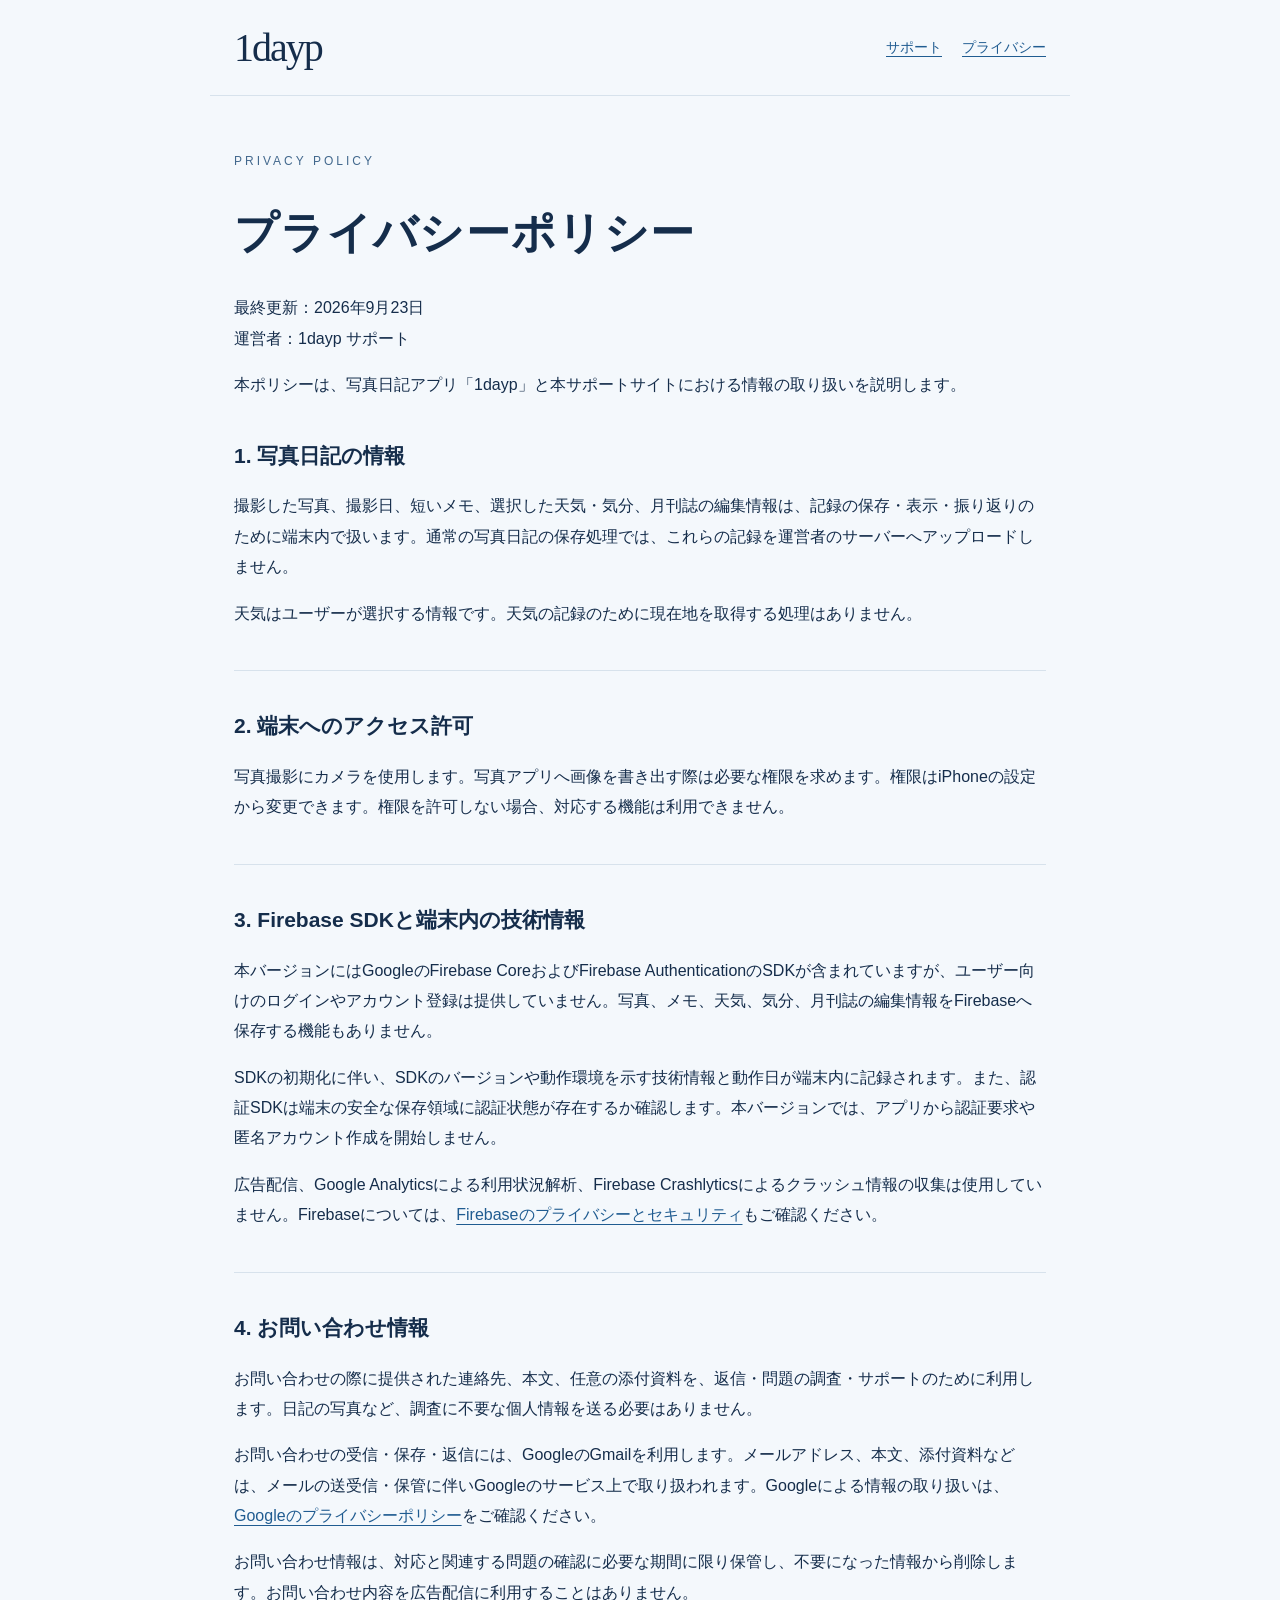
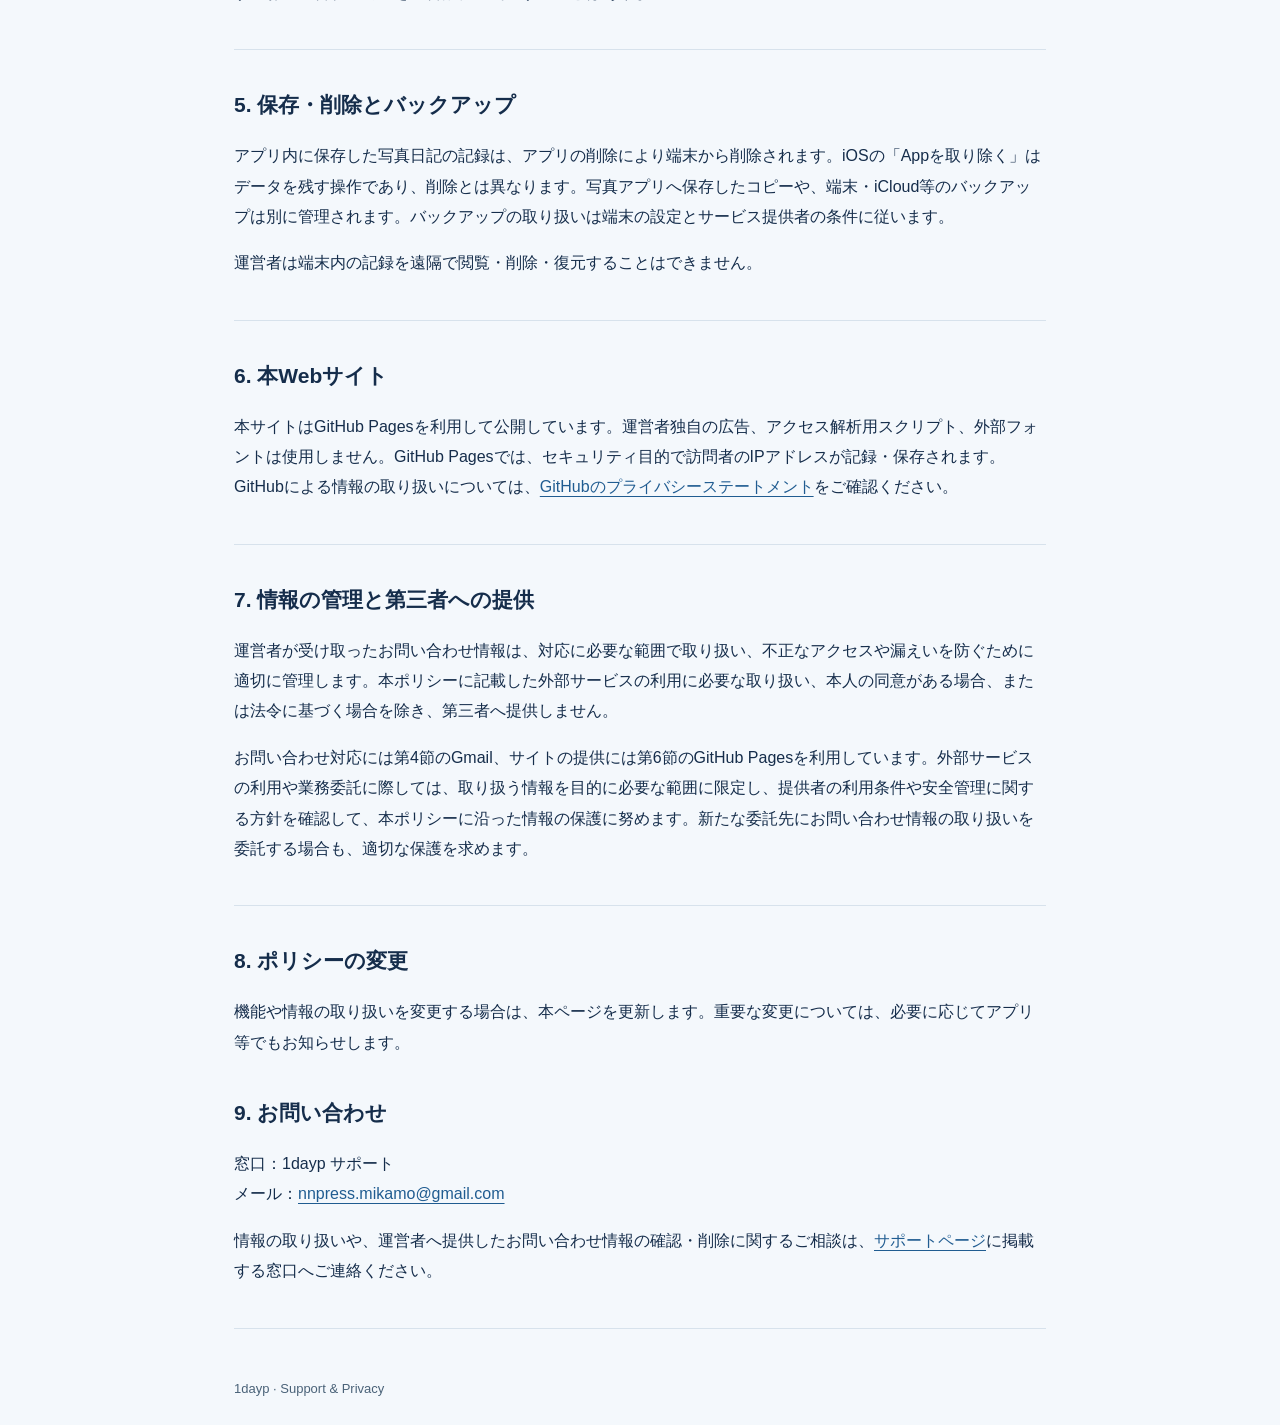
==== privacy.html @ fe418a42 "Publish 1dayp support and privacy policy" ====
<!doctype html><html lang="ja">
<head><meta charset="utf-8"><meta name="viewport" content="width=device-width,initial-scale=1"><title>プライバシーポリシー | 1dayp</title><link rel="stylesheet" href="style.css">
</head>
<body>
<header><a class="brand" href="index.html">1dayp</a>
<nav aria-label="サイト案内"><a href="index.html">サポート</a><a href="privacy.html">プライバシー</a></nav>
</header>
<main>
<p class="eyebrow">PRIVACY POLICY</p>
<h1>プライバシーポリシー</h1>
<p>最終更新：2026年9月23日<br>運営者：1dayp サポート</p>
<p>本ポリシーは、写真日記アプリ「1dayp」と本サポートサイトにおける情報の取り扱いを説明します。</p>
<section>
<h2>1. 写真日記の情報</h2>
<p>撮影した写真、撮影日、短いメモ、選択した天気・気分、月刊誌の編集情報は、記録の保存・表示・振り返りのために端末内で扱います。通常の写真日記の保存処理では、これらの記録を運営者のサーバーへアップロードしません。</p>
<p>天気はユーザーが選択する情報です。天気の記録のために現在地を取得する処理はありません。</p>
</section>
<section>
<h2>2. 端末へのアクセス許可</h2>
<p>写真撮影にカメラを使用します。写真アプリへ画像を書き出す際は必要な権限を求めます。権限はiPhoneの設定から変更できます。権限を許可しない場合、対応する機能は利用できません。</p>
</section>
<section>
<h2>3. Firebase SDKと端末内の技術情報</h2>
<p>本バージョンにはGoogleのFirebase CoreおよびFirebase AuthenticationのSDKが含まれていますが、ユーザー向けのログインやアカウント登録は提供していません。写真、メモ、天気、気分、月刊誌の編集情報をFirebaseへ保存する機能もありません。</p>
<p>SDKの初期化に伴い、SDKのバージョンや動作環境を示す技術情報と動作日が端末内に記録されます。また、認証SDKは端末の安全な保存領域に認証状態が存在するか確認します。本バージョンでは、アプリから認証要求や匿名アカウント作成を開始しません。</p>
<p>広告配信、Google Analyticsによる利用状況解析、Firebase Crashlyticsによるクラッシュ情報の収集は使用していません。Firebaseについては、<a href="https://firebase.google.com/support/privacy">Firebaseのプライバシーとセキュリティ</a>もご確認ください。</p>
</section>
<section>
<h2>4. お問い合わせ情報</h2>
<p>お問い合わせの際に提供された連絡先、本文、任意の添付資料を、返信・問題の調査・サポートのために利用します。日記の写真など、調査に不要な個人情報を送る必要はありません。</p>
<p>お問い合わせの受信・保存・返信には、GoogleのGmailを利用します。メールアドレス、本文、添付資料などは、メールの送受信・保管に伴いGoogleのサービス上で取り扱われます。Googleによる情報の取り扱いは、<a href="https://policies.google.com/privacy?hl=ja">Googleのプライバシーポリシー</a>をご確認ください。</p>
<p>お問い合わせ情報は、対応と関連する問題の確認に必要な期間に限り保管し、不要になった情報から削除します。お問い合わせ内容を広告配信に利用することはありません。</p>
</section>
<section>
<h2>5. 保存・削除とバックアップ</h2>
<p>アプリ内に保存した写真日記の記録は、アプリの削除により端末から削除されます。iOSの「Appを取り除く」はデータを残す操作であり、削除とは異なります。写真アプリへ保存したコピーや、端末・iCloud等のバックアップは別に管理されます。バックアップの取り扱いは端末の設定とサービス提供者の条件に従います。</p>
<p>運営者は端末内の記録を遠隔で閲覧・削除・復元することはできません。</p>
</section>
<section>
<h2>6. 本Webサイト</h2>
<p>本サイトはGitHub Pagesを利用して公開しています。運営者独自の広告、アクセス解析用スクリプト、外部フォントは使用しません。GitHub Pagesでは、セキュリティ目的で訪問者のIPアドレスが記録・保存されます。GitHubによる情報の取り扱いについては、<a href="https://docs.github.com/en/site-policy/privacy-policies/github-general-privacy-statement">GitHubのプライバシーステートメント</a>をご確認ください。</p>
</section>
<section>
<h2>7. 情報の管理と第三者への提供</h2>
<p>運営者が受け取ったお問い合わせ情報は、対応に必要な範囲で取り扱い、不正なアクセスや漏えいを防ぐために適切に管理します。本ポリシーに記載した外部サービスの利用に必要な取り扱い、本人の同意がある場合、または法令に基づく場合を除き、第三者へ提供しません。</p>
<p>お問い合わせ対応には第4節のGmail、サイトの提供には第6節のGitHub Pagesを利用しています。外部サービスの利用や業務委託に際しては、取り扱う情報を目的に必要な範囲に限定し、提供者の利用条件や安全管理に関する方針を確認して、本ポリシーに沿った情報の保護に努めます。新たな委託先にお問い合わせ情報の取り扱いを委託する場合も、適切な保護を求めます。</p>
</section>
<section>
<h2>8. ポリシーの変更</h2>
<p>機能や情報の取り扱いを変更する場合は、本ページを更新します。重要な変更については、必要に応じてアプリ等でもお知らせします。</p>
<h2>9. お問い合わせ</h2>
<p>窓口：1dayp サポート<br>メール：<a href="mailto:nnpress.mikamo@gmail.com">nnpress.mikamo@gmail.com</a></p>
<p>情報の取り扱いや、運営者へ提供したお問い合わせ情報の確認・削除に関するご相談は、<a href="index.html">サポートページ</a>に掲載する窓口へご連絡ください。</p>
</section>
</main>
<footer>1dayp · Support &amp; Privacy</footer>
</body>
</html>
---- style.css ----
*{box-sizing:border-box}body{margin:0;background:#f4f8fc;color:#152d4b;font:16px/1.9 -apple-system,BlinkMacSystemFont,"Hiragino Kaku Gothic ProN","Yu Gothic",sans-serif}header,main,footer{max-width:860px;margin:auto;padding:24px}header{display:flex;align-items:center;justify-content:space-between;gap:20px;border-bottom:1px solid #d7e2ec}.brand{font:40px Georgia,serif;letter-spacing:-2px;text-decoration:none;color:#152d4b}nav{display:flex;gap:20px;font-size:14px}a{color:#205c91;text-underline-offset:4px}a:focus-visible{outline:3px solid #4b91c8;outline-offset:5px}.eyebrow{letter-spacing:3px;font-size:12px;color:#42688d;margin-top:30px}h1{font-size:clamp(28px,6vw,44px);line-height:1.4;letter-spacing:.03em}h2{font-size:21px;margin:35px 0 12px}section{padding-bottom:25px;border-bottom:1px solid #d7e2ec}.lead{font-size:19px;max-width:640px}.contact{background:#e7f1f9;padding:22px;margin:20px 0}footer{font-size:13px;color:#4a6278}li{margin:8px 0}p{overflow-wrap:anywhere}@media(max-width:480px){header,main,footer{padding:20px}nav{gap:12px;font-size:12px}.brand{font-size:34px}}
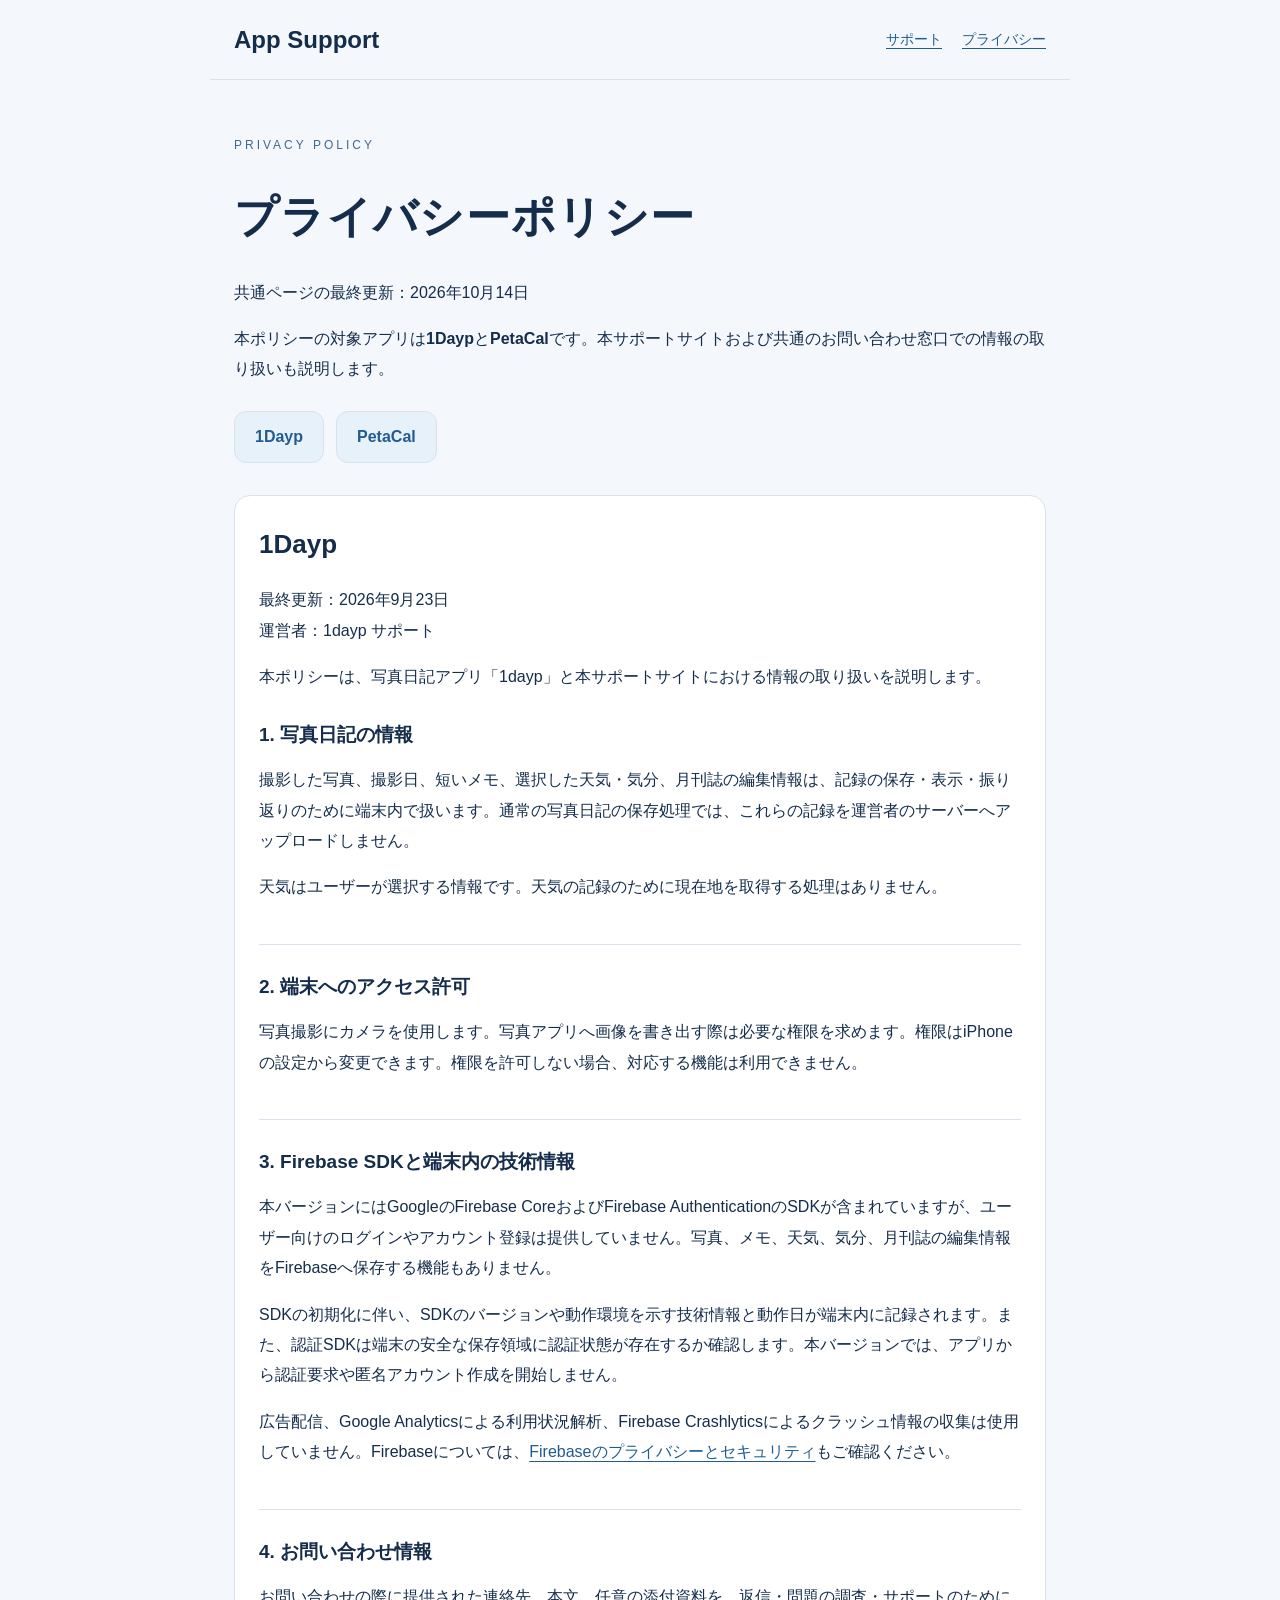
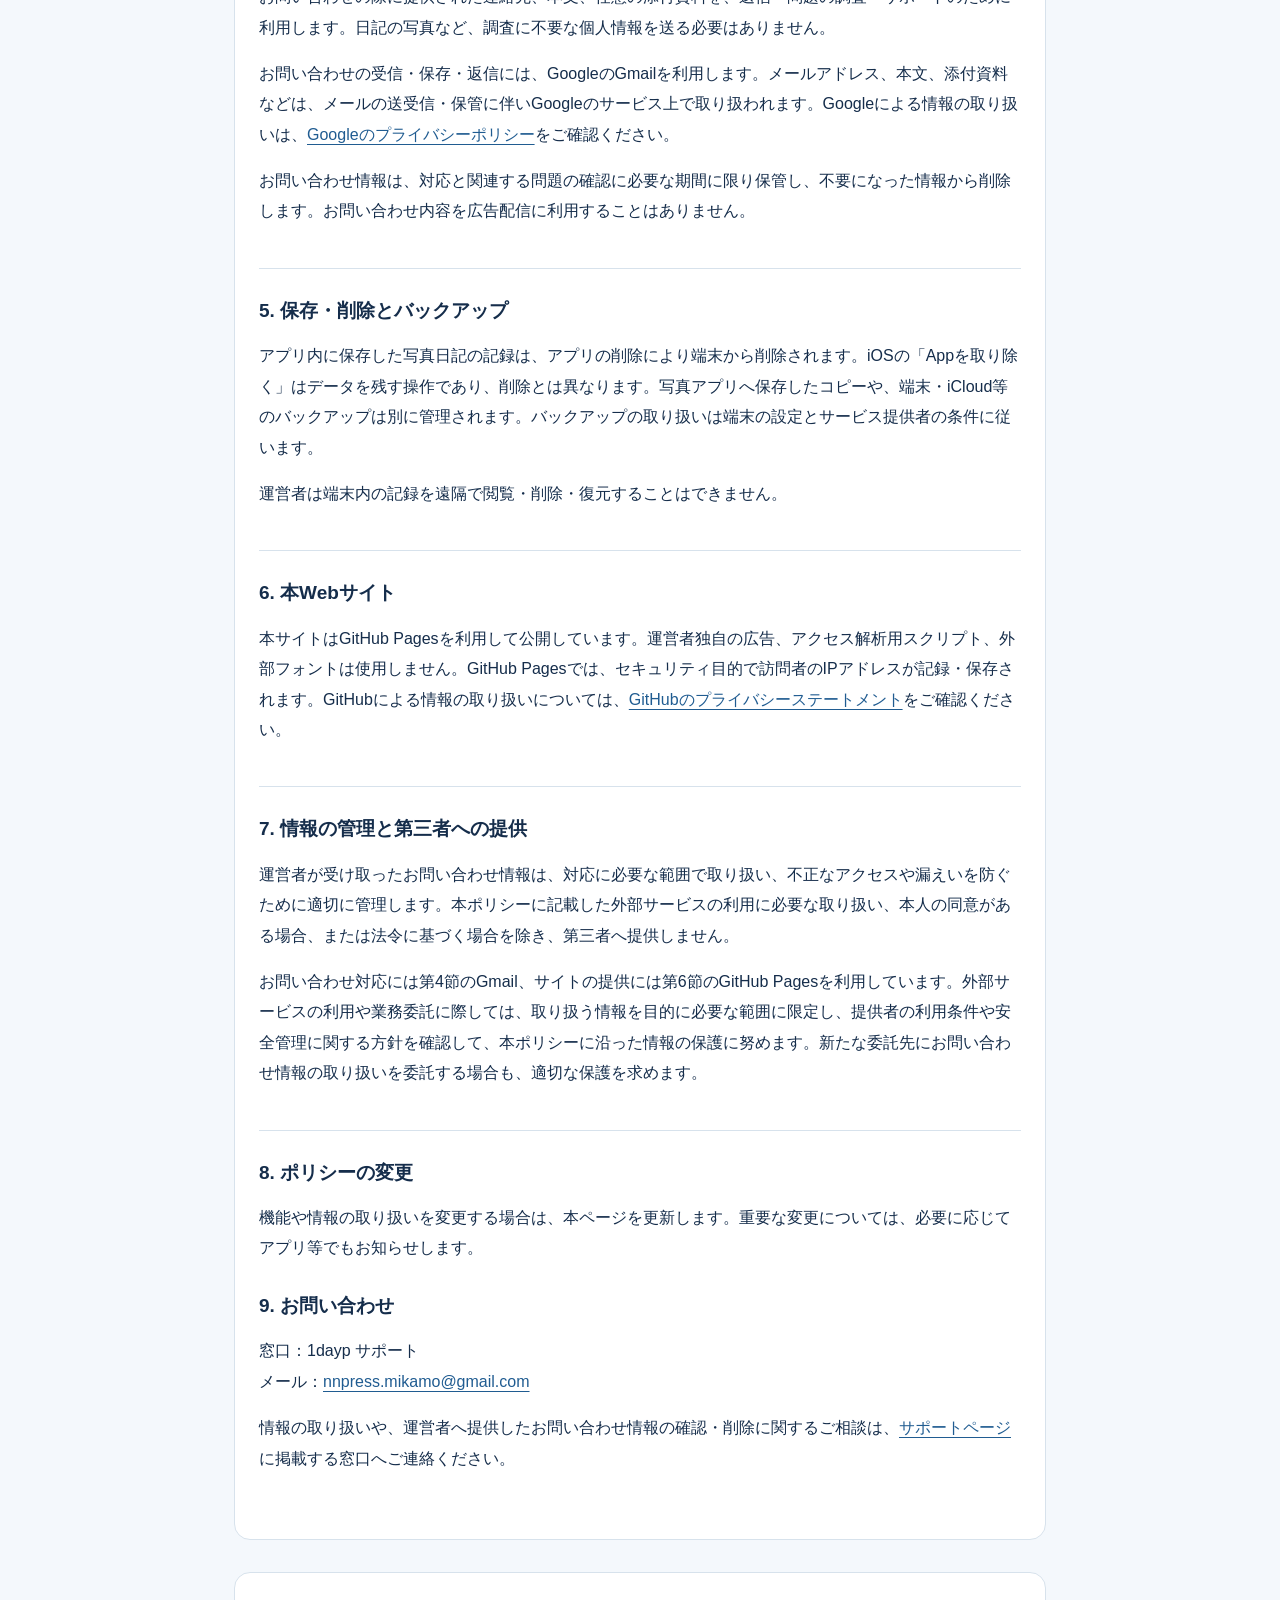
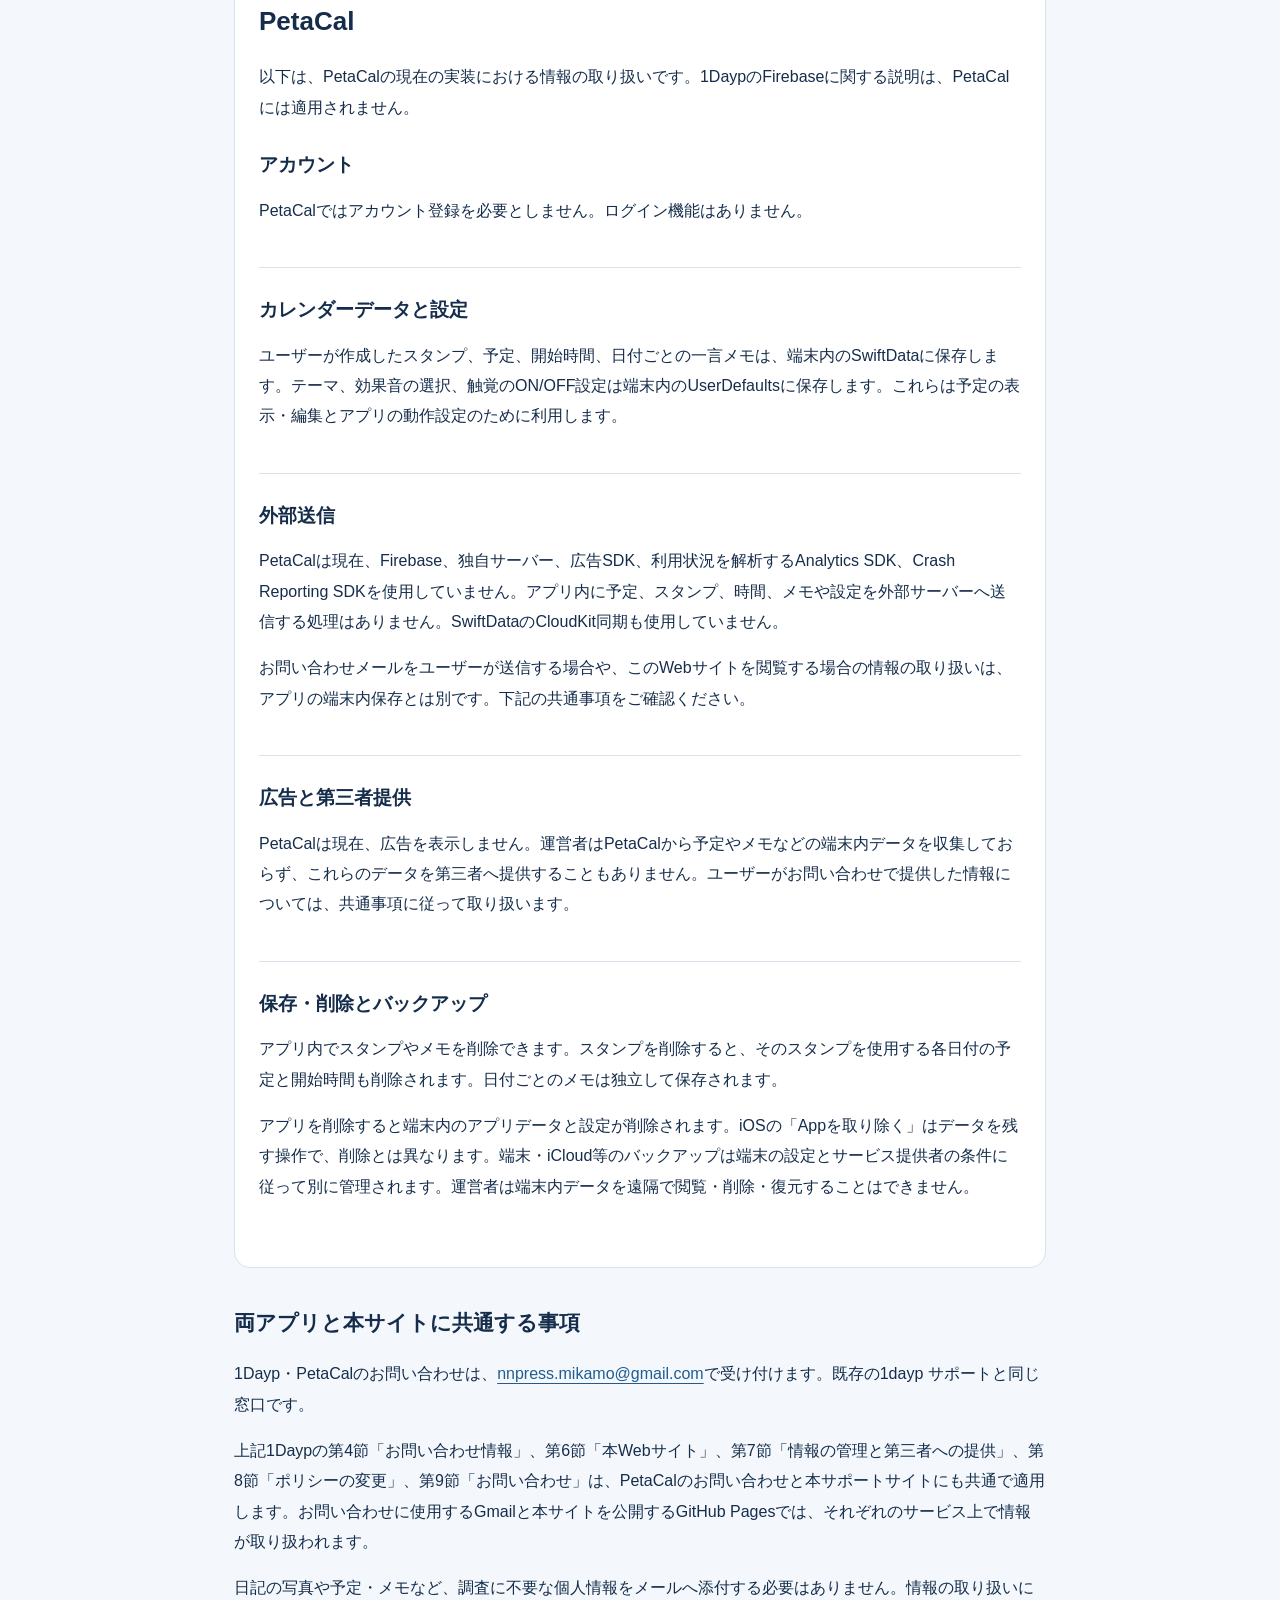
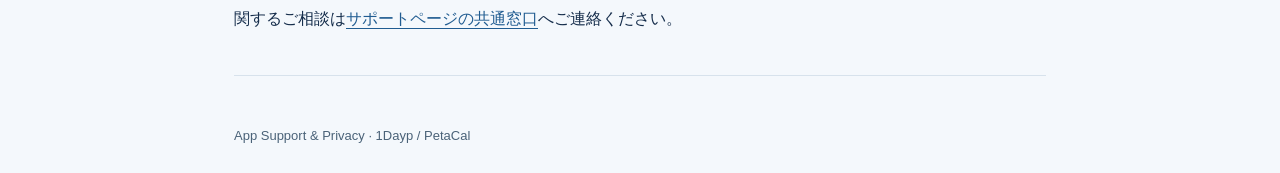
==== commit 9892301f: "Add PetaCal to shared app support and privacy pages" ====
--- a/privacy.html
+++ b/privacy.html
@@ -1,58 +1,82 @@
 <!doctype html><html lang="ja">
-<head><meta charset="utf-8"><meta name="viewport" content="width=device-width,initial-scale=1"><title>プライバシーポリシー | 1dayp</title><link rel="stylesheet" href="style.css">
+<head><meta charset="utf-8"><meta name="viewport" content="width=device-width,initial-scale=1"><title>プライバシーポリシー | アプリサポート</title><link rel="stylesheet" href="style.css">
 </head>
 <body>
-<header><a class="brand" href="index.html">1dayp</a>
+<header><a class="brand" href="index.html">App Support</a>
 <nav aria-label="サイト案内"><a href="index.html">サポート</a><a href="privacy.html">プライバシー</a></nav>
 </header>
 <main>
 <p class="eyebrow">PRIVACY POLICY</p>
 <h1>プライバシーポリシー</h1>
+<p>共通ページの最終更新：2026年10月14日</p>
+<p>本ポリシーの対象アプリは<strong>1Dayp</strong>と<strong>PetaCal</strong>です。本サポートサイトおよび共通のお問い合わせ窓口での情報の取り扱いも説明します。</p><nav class="app-list" aria-label="対象アプリ"><a href="#1dayp">1Dayp</a><a href="#petacal">PetaCal</a></nav>
+<article id="1dayp" class="app-section"><h2>1Dayp</h2>
 <p>最終更新：2026年9月23日<br>運営者：1dayp サポート</p>
 <p>本ポリシーは、写真日記アプリ「1dayp」と本サポートサイトにおける情報の取り扱いを説明します。</p>
 <section>
-<h2>1. 写真日記の情報</h2>
+<h3>1. 写真日記の情報</h3>
 <p>撮影した写真、撮影日、短いメモ、選択した天気・気分、月刊誌の編集情報は、記録の保存・表示・振り返りのために端末内で扱います。通常の写真日記の保存処理では、これらの記録を運営者のサーバーへアップロードしません。</p>
 <p>天気はユーザーが選択する情報です。天気の記録のために現在地を取得する処理はありません。</p>
 </section>
 <section>
-<h2>2. 端末へのアクセス許可</h2>
+<h3>2. 端末へのアクセス許可</h3>
 <p>写真撮影にカメラを使用します。写真アプリへ画像を書き出す際は必要な権限を求めます。権限はiPhoneの設定から変更できます。権限を許可しない場合、対応する機能は利用できません。</p>
 </section>
 <section>
-<h2>3. Firebase SDKと端末内の技術情報</h2>
+<h3>3. Firebase SDKと端末内の技術情報</h3>
 <p>本バージョンにはGoogleのFirebase CoreおよびFirebase AuthenticationのSDKが含まれていますが、ユーザー向けのログインやアカウント登録は提供していません。写真、メモ、天気、気分、月刊誌の編集情報をFirebaseへ保存する機能もありません。</p>
 <p>SDKの初期化に伴い、SDKのバージョンや動作環境を示す技術情報と動作日が端末内に記録されます。また、認証SDKは端末の安全な保存領域に認証状態が存在するか確認します。本バージョンでは、アプリから認証要求や匿名アカウント作成を開始しません。</p>
 <p>広告配信、Google Analyticsによる利用状況解析、Firebase Crashlyticsによるクラッシュ情報の収集は使用していません。Firebaseについては、<a href="https://firebase.google.com/support/privacy">Firebaseのプライバシーとセキュリティ</a>もご確認ください。</p>
 </section>
 <section>
-<h2>4. お問い合わせ情報</h2>
+<h3>4. お問い合わせ情報</h3>
 <p>お問い合わせの際に提供された連絡先、本文、任意の添付資料を、返信・問題の調査・サポートのために利用します。日記の写真など、調査に不要な個人情報を送る必要はありません。</p>
 <p>お問い合わせの受信・保存・返信には、GoogleのGmailを利用します。メールアドレス、本文、添付資料などは、メールの送受信・保管に伴いGoogleのサービス上で取り扱われます。Googleによる情報の取り扱いは、<a href="https://policies.google.com/privacy?hl=ja">Googleのプライバシーポリシー</a>をご確認ください。</p>
 <p>お問い合わせ情報は、対応と関連する問題の確認に必要な期間に限り保管し、不要になった情報から削除します。お問い合わせ内容を広告配信に利用することはありません。</p>
 </section>
 <section>
-<h2>5. 保存・削除とバックアップ</h2>
+<h3>5. 保存・削除とバックアップ</h3>
 <p>アプリ内に保存した写真日記の記録は、アプリの削除により端末から削除されます。iOSの「Appを取り除く」はデータを残す操作であり、削除とは異なります。写真アプリへ保存したコピーや、端末・iCloud等のバックアップは別に管理されます。バックアップの取り扱いは端末の設定とサービス提供者の条件に従います。</p>
 <p>運営者は端末内の記録を遠隔で閲覧・削除・復元することはできません。</p>
 </section>
 <section>
-<h2>6. 本Webサイト</h2>
+<h3>6. 本Webサイト</h3>
 <p>本サイトはGitHub Pagesを利用して公開しています。運営者独自の広告、アクセス解析用スクリプト、外部フォントは使用しません。GitHub Pagesでは、セキュリティ目的で訪問者のIPアドレスが記録・保存されます。GitHubによる情報の取り扱いについては、<a href="https://docs.github.com/en/site-policy/privacy-policies/github-general-privacy-statement">GitHubのプライバシーステートメント</a>をご確認ください。</p>
 </section>
 <section>
-<h2>7. 情報の管理と第三者への提供</h2>
+<h3>7. 情報の管理と第三者への提供</h3>
 <p>運営者が受け取ったお問い合わせ情報は、対応に必要な範囲で取り扱い、不正なアクセスや漏えいを防ぐために適切に管理します。本ポリシーに記載した外部サービスの利用に必要な取り扱い、本人の同意がある場合、または法令に基づく場合を除き、第三者へ提供しません。</p>
 <p>お問い合わせ対応には第4節のGmail、サイトの提供には第6節のGitHub Pagesを利用しています。外部サービスの利用や業務委託に際しては、取り扱う情報を目的に必要な範囲に限定し、提供者の利用条件や安全管理に関する方針を確認して、本ポリシーに沿った情報の保護に努めます。新たな委託先にお問い合わせ情報の取り扱いを委託する場合も、適切な保護を求めます。</p>
 </section>
 <section>
-<h2>8. ポリシーの変更</h2>
+<h3>8. ポリシーの変更</h3>
 <p>機能や情報の取り扱いを変更する場合は、本ページを更新します。重要な変更については、必要に応じてアプリ等でもお知らせします。</p>
-<h2>9. お問い合わせ</h2>
+<h3>9. お問い合わせ</h3>
 <p>窓口：1dayp サポート<br>メール：<a href="mailto:nnpress.mikamo@gmail.com">nnpress.mikamo@gmail.com</a></p>
 <p>情報の取り扱いや、運営者へ提供したお問い合わせ情報の確認・削除に関するご相談は、<a href="index.html">サポートページ</a>に掲載する窓口へご連絡ください。</p>
 </section>
+</article>
+<article id="petacal" class="app-section">
+<h2>PetaCal</h2>
+<p>以下は、PetaCalの現在の実装における情報の取り扱いです。1DaypのFirebaseに関する説明は、PetaCalには適用されません。</p>
+<section><h3>アカウント</h3><p>PetaCalではアカウント登録を必要としません。ログイン機能はありません。</p></section>
+<section><h3>カレンダーデータと設定</h3>
+<p>ユーザーが作成したスタンプ、予定、開始時間、日付ごとの一言メモは、端末内のSwiftDataに保存します。テーマ、効果音の選択、触覚のON/OFF設定は端末内のUserDefaultsに保存します。これらは予定の表示・編集とアプリの動作設定のために利用します。</p></section>
+<section><h3>外部送信</h3>
+<p>PetaCalは現在、Firebase、独自サーバー、広告SDK、利用状況を解析するAnalytics SDK、Crash Reporting SDKを使用していません。アプリ内に予定、スタンプ、時間、メモや設定を外部サーバーへ送信する処理はありません。SwiftDataのCloudKit同期も使用していません。</p>
+<p>お問い合わせメールをユーザーが送信する場合や、このWebサイトを閲覧する場合の情報の取り扱いは、アプリの端末内保存とは別です。下記の共通事項をご確認ください。</p></section>
+<section><h3>広告と第三者提供</h3>
+<p>PetaCalは現在、広告を表示しません。運営者はPetaCalから予定やメモなどの端末内データを収集しておらず、これらのデータを第三者へ提供することもありません。ユーザーがお問い合わせで提供した情報については、共通事項に従って取り扱います。</p></section>
+<section><h3>保存・削除とバックアップ</h3>
+<p>アプリ内でスタンプやメモを削除できます。スタンプを削除すると、そのスタンプを使用する各日付の予定と開始時間も削除されます。日付ごとのメモは独立して保存されます。</p>
+<p>アプリを削除すると端末内のアプリデータと設定が削除されます。iOSの「Appを取り除く」はデータを残す操作で、削除とは異なります。端末・iCloud等のバックアップは端末の設定とサービス提供者の条件に従って別に管理されます。運営者は端末内データを遠隔で閲覧・削除・復元することはできません。</p></section>
+</article>
+<section id="common"><h2>両アプリと本サイトに共通する事項</h2>
+<p>1Dayp・PetaCalのお問い合わせは、<a href="mailto:nnpress.mikamo@gmail.com">nnpress.mikamo@gmail.com</a>で受け付けます。既存の1dayp サポートと同じ窓口です。</p>
+<p>上記1Daypの第4節「お問い合わせ情報」、第6節「本Webサイト」、第7節「情報の管理と第三者への提供」、第8節「ポリシーの変更」、第9節「お問い合わせ」は、PetaCalのお問い合わせと本サポートサイトにも共通で適用します。お問い合わせに使用するGmailと本サイトを公開するGitHub Pagesでは、それぞれのサービス上で情報が取り扱われます。</p>
+<p>日記の写真や予定・メモなど、調査に不要な個人情報をメールへ添付する必要はありません。情報の取り扱いに関するご相談は<a href="index.html#contact">サポートページの共通窓口</a>へご連絡ください。</p>
+</section>
 </main>
-<footer>1dayp · Support &amp; Privacy</footer>
+<footer>App Support &amp; Privacy · 1Dayp / PetaCal</footer>
 </body>
 </html>
--- a/style.css
+++ b/style.css
@@ -1 +1,12 @@
 *{box-sizing:border-box}body{margin:0;background:#f4f8fc;color:#152d4b;font:16px/1.9 -apple-system,BlinkMacSystemFont,"Hiragino Kaku Gothic ProN","Yu Gothic",sans-serif}header,main,footer{max-width:860px;margin:auto;padding:24px}header{display:flex;align-items:center;justify-content:space-between;gap:20px;border-bottom:1px solid #d7e2ec}.brand{font:40px Georgia,serif;letter-spacing:-2px;text-decoration:none;color:#152d4b}nav{display:flex;gap:20px;font-size:14px}a{color:#205c91;text-underline-offset:4px}a:focus-visible{outline:3px solid #4b91c8;outline-offset:5px}.eyebrow{letter-spacing:3px;font-size:12px;color:#42688d;margin-top:30px}h1{font-size:clamp(28px,6vw,44px);line-height:1.4;letter-spacing:.03em}h2{font-size:21px;margin:35px 0 12px}section{padding-bottom:25px;border-bottom:1px solid #d7e2ec}.lead{font-size:19px;max-width:640px}.contact{background:#e7f1f9;padding:22px;margin:20px 0}footer{font-size:13px;color:#4a6278}li{margin:8px 0}p{overflow-wrap:anywhere}@media(max-width:480px){header,main,footer{padding:20px}nav{gap:12px;font-size:12px}.brand{font-size:34px}}
+
+/* Shared app sections: keep the original color scheme and width. */
+.brand{font:600 24px/1.3 -apple-system,BlinkMacSystemFont,sans-serif;letter-spacing:0}
+header{flex-wrap:wrap}h3{font-size:19px;margin:28px 0 10px;line-height:1.5}
+.app-list{display:flex;flex-wrap:wrap;gap:12px;margin:26px 0;font-size:16px}
+.app-list a{display:block;background:#e7f1f9;border:1px solid #d7e2ec;border-radius:12px;padding:10px 20px;text-decoration:none;font-weight:600}
+.app-section{margin:32px 0;padding:24px;background:#fff;border:1px solid #d7e2ec;border-radius:16px;scroll-margin-top:20px}
+.app-section>h2{margin-top:0;font-size:26px}.app-section section:last-child{border-bottom:0}
+.faq dt{font-weight:600;margin:24px 0 8px}.faq dd{margin:0 0 20px;overflow-wrap:anywhere}
+.contact{border-radius:12px}nav a{overflow-wrap:anywhere}
+@media(max-width:480px){header{gap:12px}.brand{font-size:22px}.app-section{padding:18px;margin:24px 0}.lead{font-size:17px}nav{flex-wrap:wrap}}
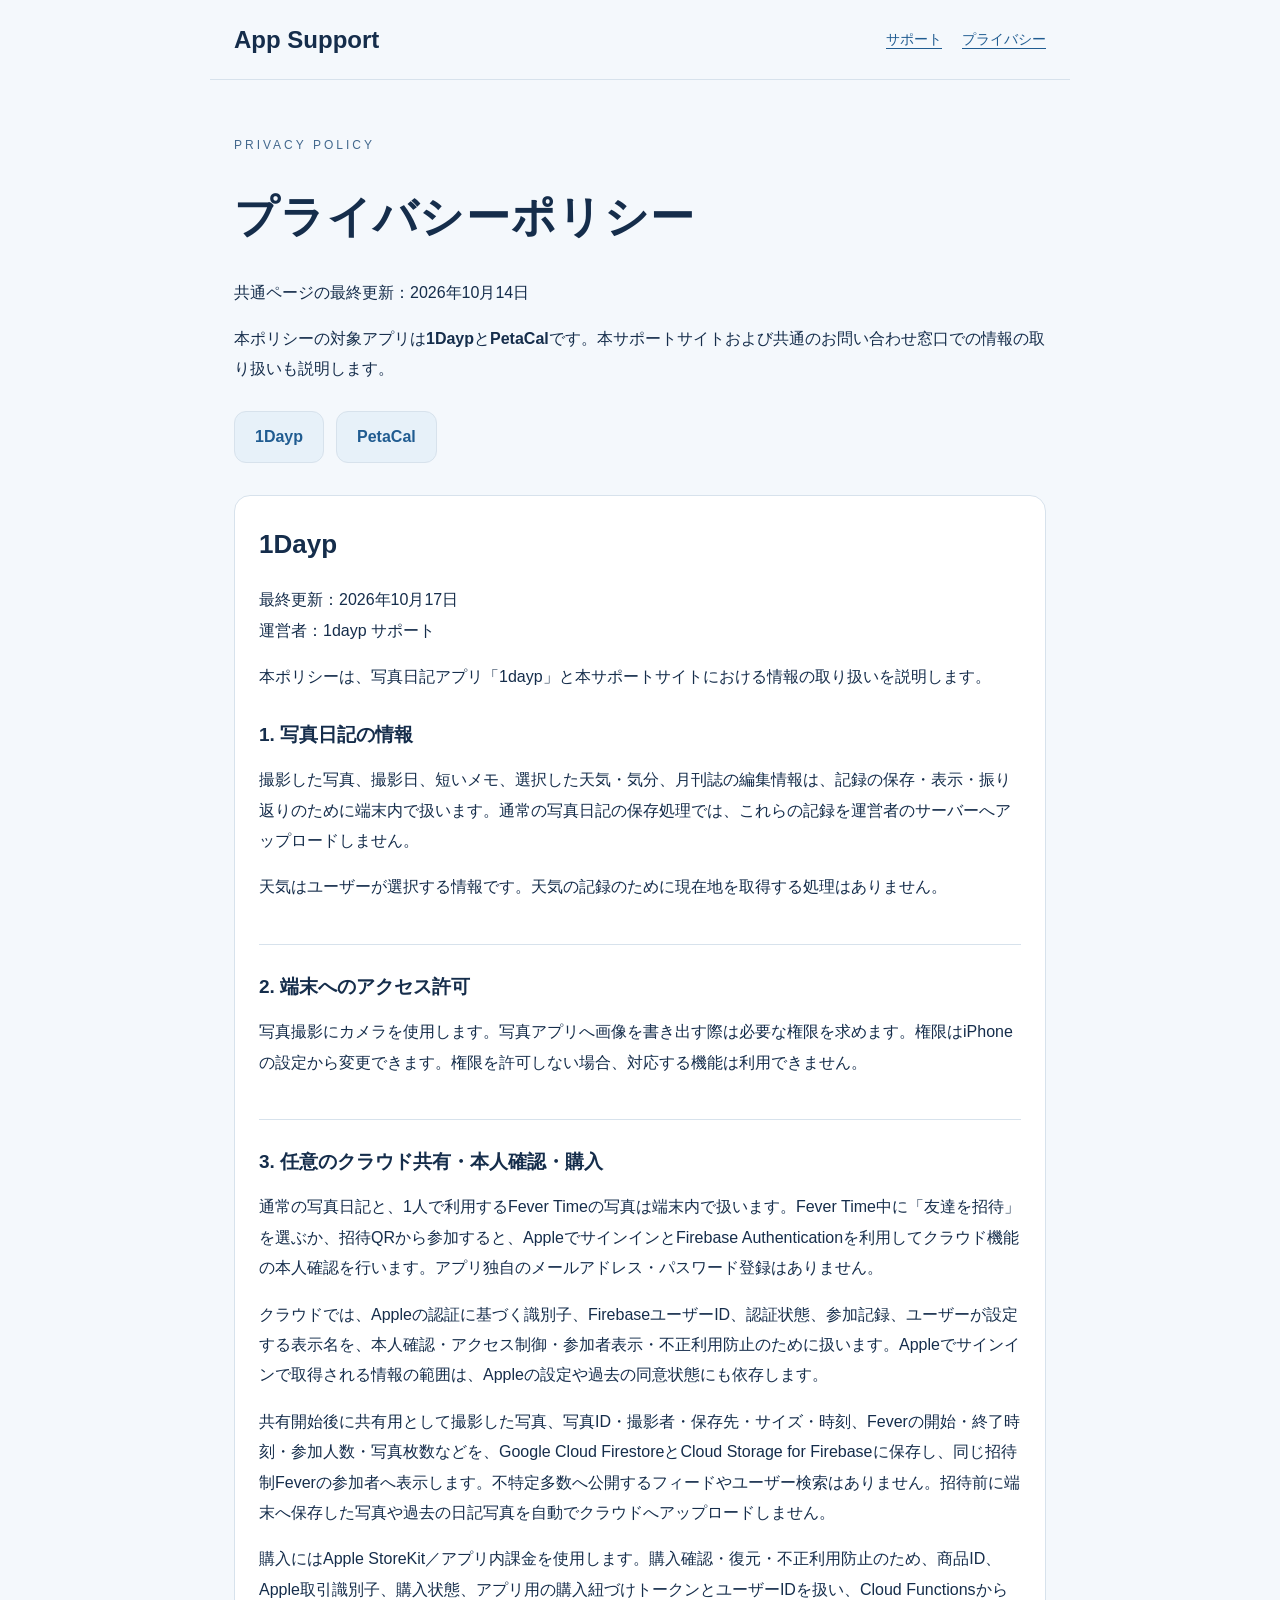
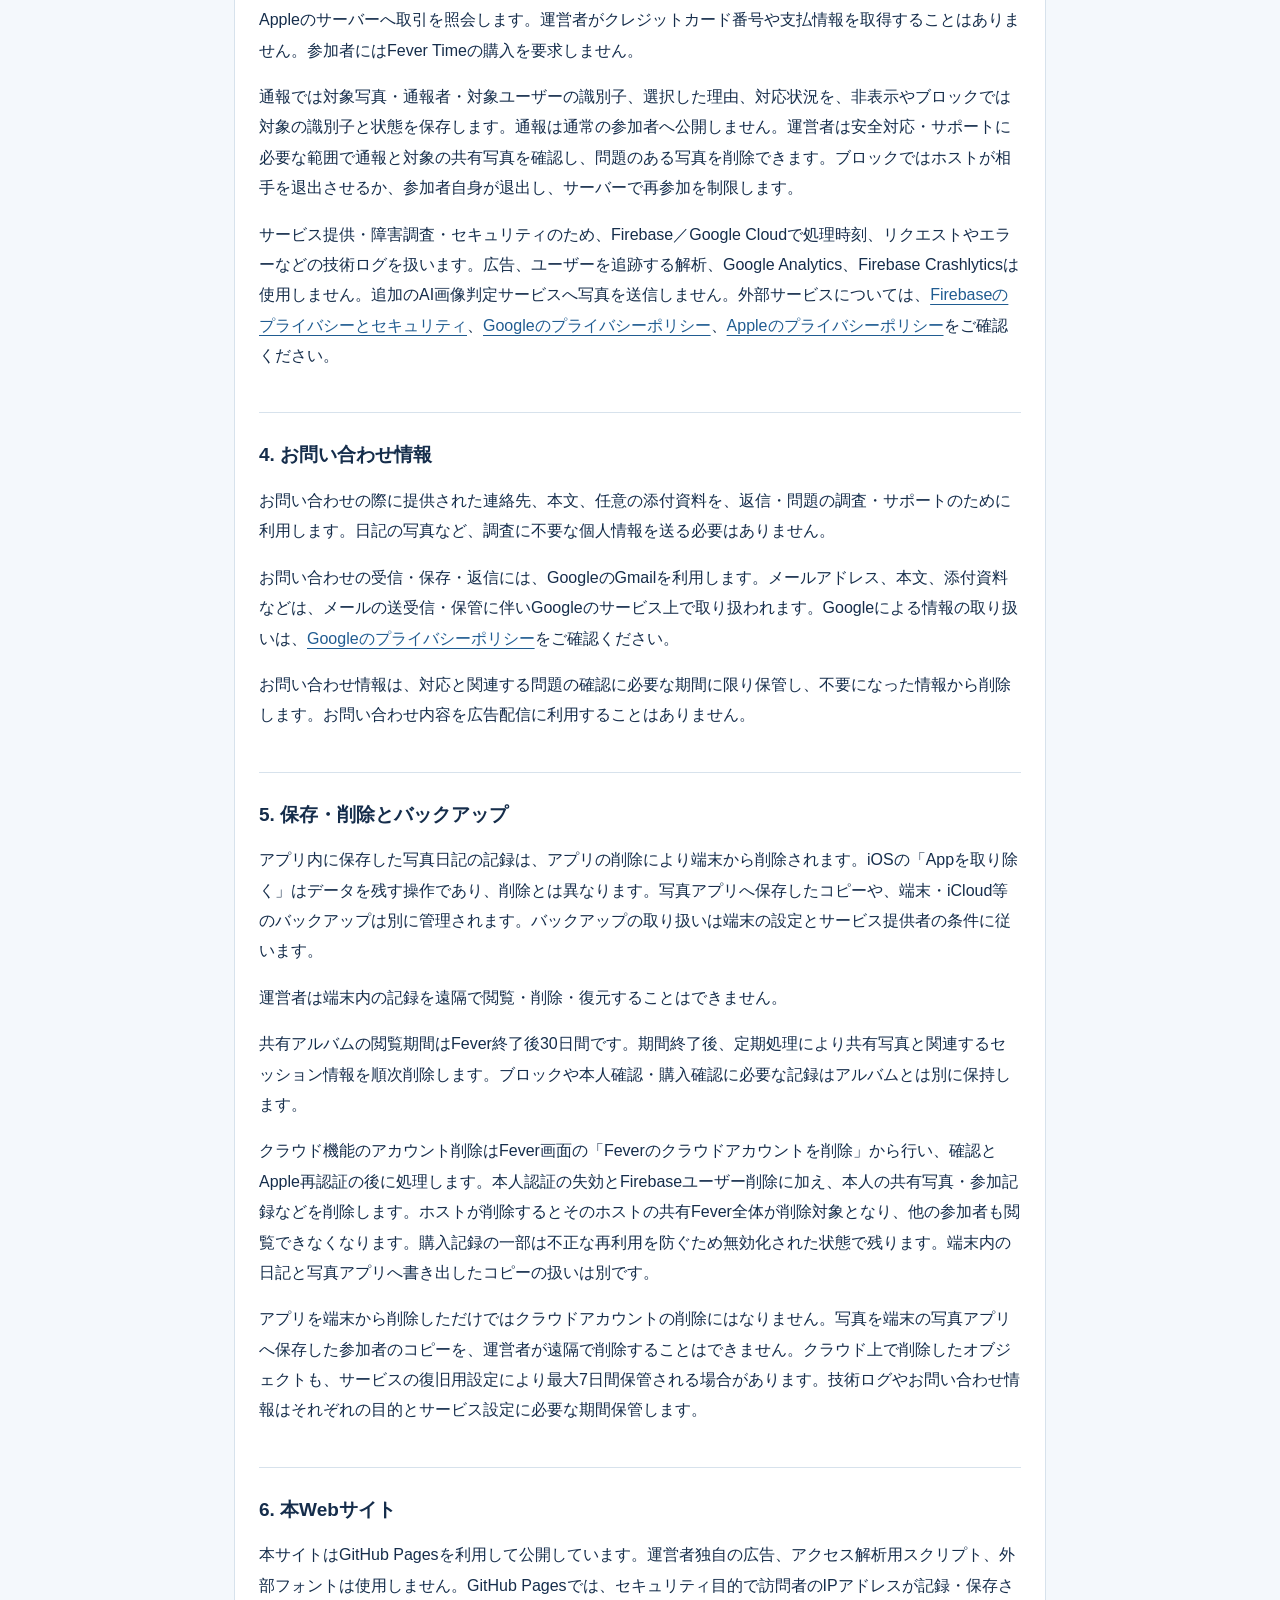
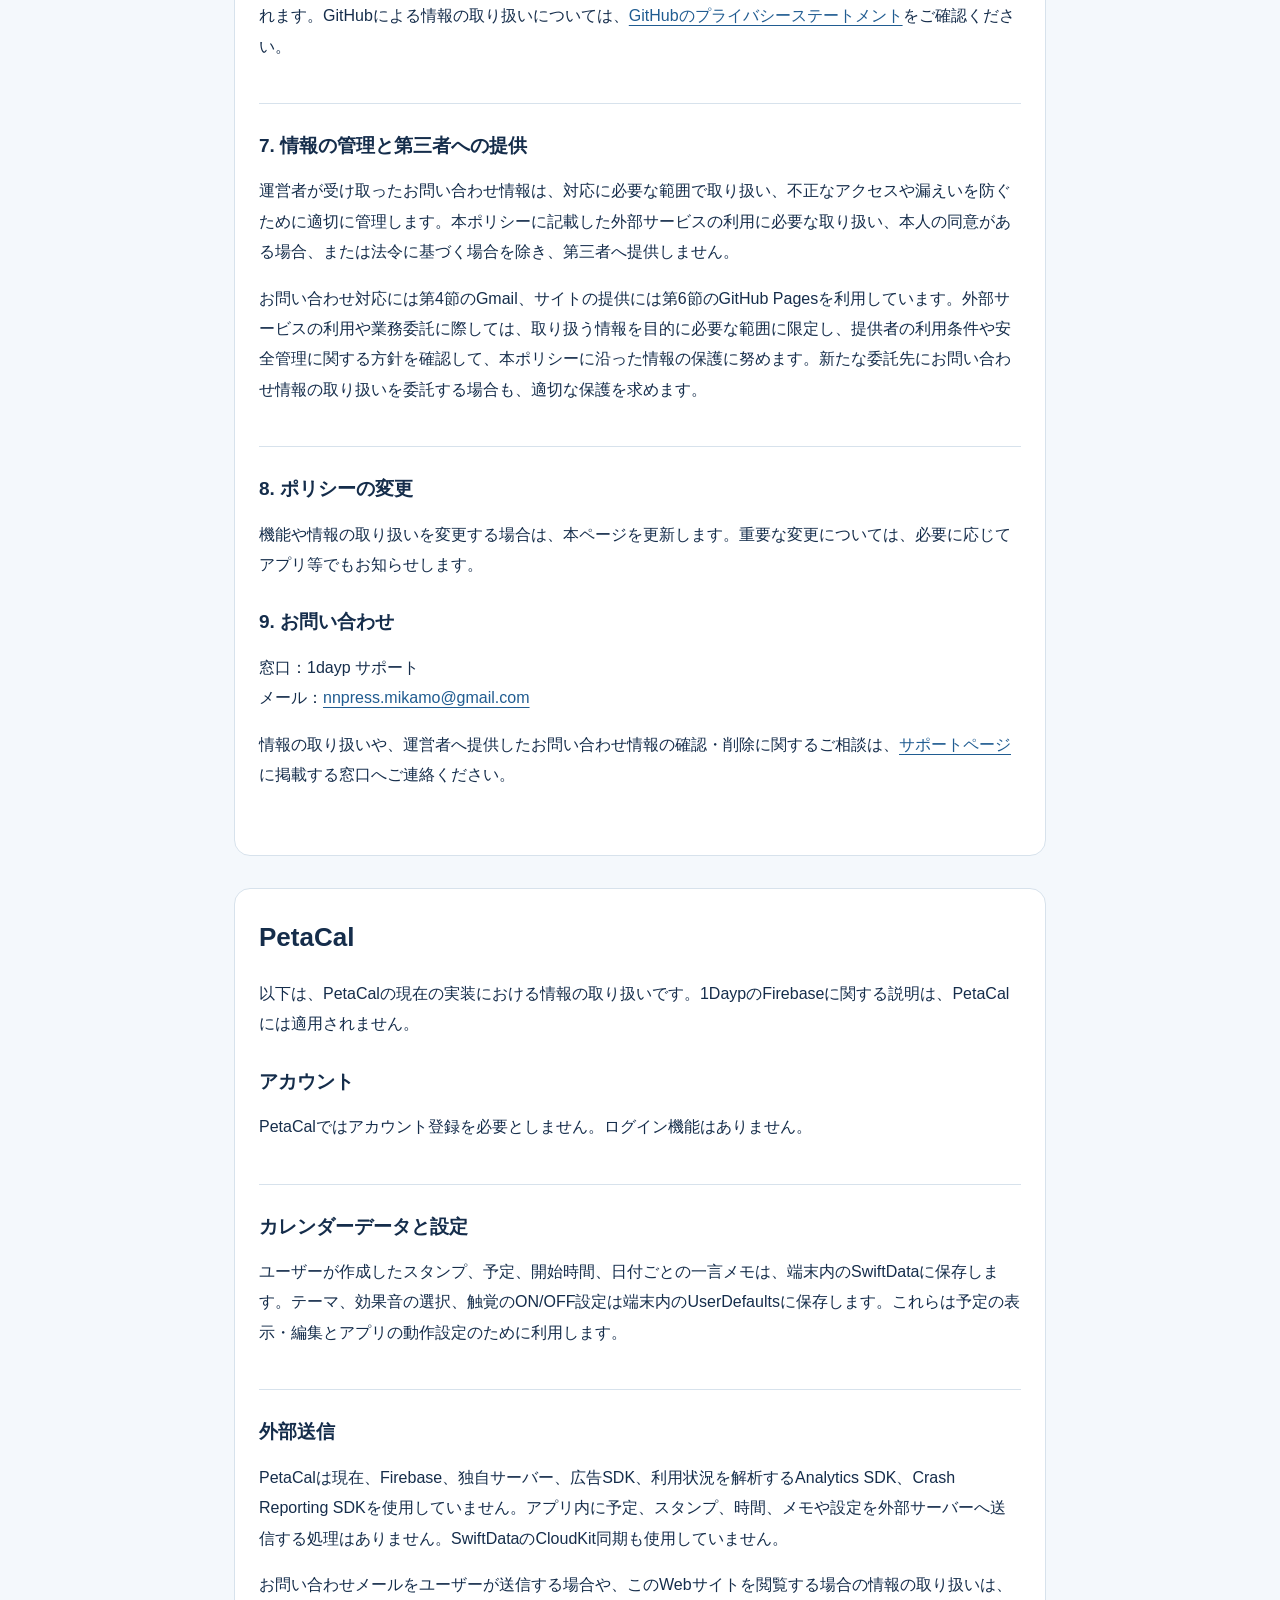
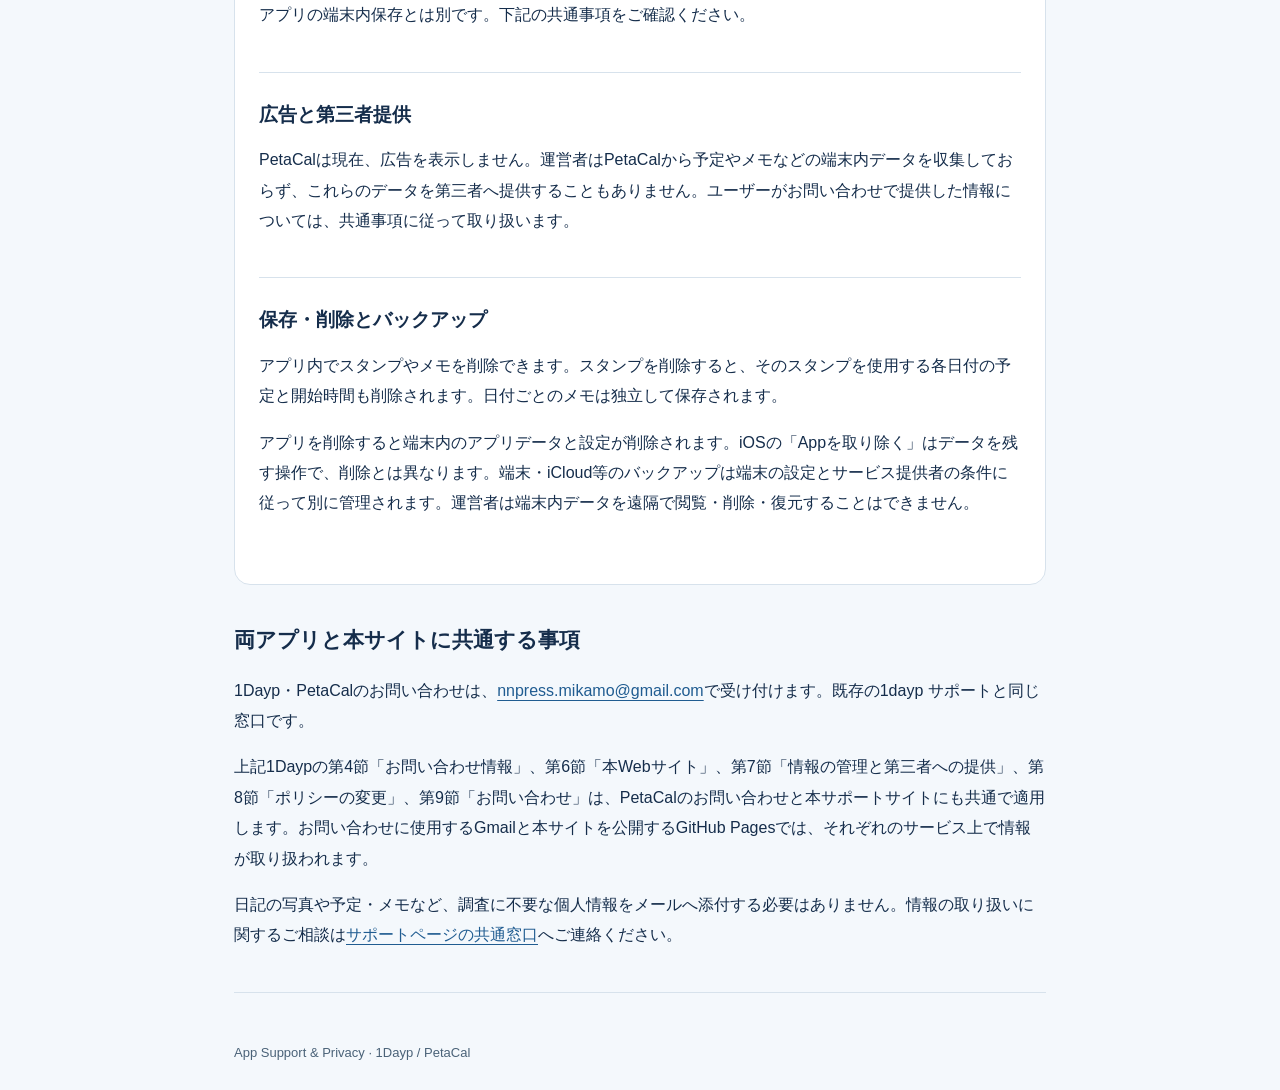
==== commit a9817c8d: "Update 1dayp privacy policy for private Fever sharing Updated the last modified date for the privacy" ====
--- a/privacy.html
+++ b/privacy.html
@@ -11,7 +11,7 @@
 <p>共通ページの最終更新：2026年10月14日</p>
 <p>本ポリシーの対象アプリは<strong>1Dayp</strong>と<strong>PetaCal</strong>です。本サポートサイトおよび共通のお問い合わせ窓口での情報の取り扱いも説明します。</p><nav class="app-list" aria-label="対象アプリ"><a href="#1dayp">1Dayp</a><a href="#petacal">PetaCal</a></nav>
 <article id="1dayp" class="app-section"><h2>1Dayp</h2>
-<p>最終更新：2026年9月23日<br>運営者：1dayp サポート</p>
+<p>最終更新：2026年10月17日<br>運営者：1dayp サポート</p>
 <p>本ポリシーは、写真日記アプリ「1dayp」と本サポートサイトにおける情報の取り扱いを説明します。</p>
 <section>
 <h3>1. 写真日記の情報</h3>
@@ -23,10 +23,13 @@
 <p>写真撮影にカメラを使用します。写真アプリへ画像を書き出す際は必要な権限を求めます。権限はiPhoneの設定から変更できます。権限を許可しない場合、対応する機能は利用できません。</p>
 </section>
 <section>
-<h3>3. Firebase SDKと端末内の技術情報</h3>
-<p>本バージョンにはGoogleのFirebase CoreおよびFirebase AuthenticationのSDKが含まれていますが、ユーザー向けのログインやアカウント登録は提供していません。写真、メモ、天気、気分、月刊誌の編集情報をFirebaseへ保存する機能もありません。</p>
-<p>SDKの初期化に伴い、SDKのバージョンや動作環境を示す技術情報と動作日が端末内に記録されます。また、認証SDKは端末の安全な保存領域に認証状態が存在するか確認します。本バージョンでは、アプリから認証要求や匿名アカウント作成を開始しません。</p>
-<p>広告配信、Google Analyticsによる利用状況解析、Firebase Crashlyticsによるクラッシュ情報の収集は使用していません。Firebaseについては、<a href="https://firebase.google.com/support/privacy">Firebaseのプライバシーとセキュリティ</a>もご確認ください。</p>
+<h3>3. 任意のクラウド共有・本人確認・購入</h3>
+<p>通常の写真日記と、1人で利用するFever Timeの写真は端末内で扱います。Fever Time中に「友達を招待」を選ぶか、招待QRから参加すると、AppleでサインインとFirebase Authenticationを利用してクラウド機能の本人確認を行います。アプリ独自のメールアドレス・パスワード登録はありません。</p>
+<p>クラウドでは、Appleの認証に基づく識別子、FirebaseユーザーID、認証状態、参加記録、ユーザーが設定する表示名を、本人確認・アクセス制御・参加者表示・不正利用防止のために扱います。Appleでサインインで取得される情報の範囲は、Appleの設定や過去の同意状態にも依存します。</p>
+<p>共有開始後に共有用として撮影した写真、写真ID・撮影者・保存先・サイズ・時刻、Feverの開始・終了時刻・参加人数・写真枚数などを、Google Cloud FirestoreとCloud Storage for Firebaseに保存し、同じ招待制Feverの参加者へ表示します。不特定多数へ公開するフィードやユーザー検索はありません。招待前に端末へ保存した写真や過去の日記写真を自動でクラウドへアップロードしません。</p>
+<p>購入にはApple StoreKit／アプリ内課金を使用します。購入確認・復元・不正利用防止のため、商品ID、Apple取引識別子、購入状態、アプリ用の購入紐づけトークンとユーザーIDを扱い、Cloud FunctionsからAppleのサーバーへ取引を照会します。運営者がクレジットカード番号や支払情報を取得することはありません。参加者にはFever Timeの購入を要求しません。</p>
+<p>通報では対象写真・通報者・対象ユーザーの識別子、選択した理由、対応状況を、非表示やブロックでは対象の識別子と状態を保存します。通報は通常の参加者へ公開しません。運営者は安全対応・サポートに必要な範囲で通報と対象の共有写真を確認し、問題のある写真を削除できます。ブロックではホストが相手を退出させるか、参加者自身が退出し、サーバーで再参加を制限します。</p>
+<p>サービス提供・障害調査・セキュリティのため、Firebase／Google Cloudで処理時刻、リクエストやエラーなどの技術ログを扱います。広告、ユーザーを追跡する解析、Google Analytics、Firebase Crashlyticsは使用しません。追加のAI画像判定サービスへ写真を送信しません。外部サービスについては、<a href="https://firebase.google.com/support/privacy">Firebaseのプライバシーとセキュリティ</a>、<a href="https://policies.google.com/privacy?hl=ja">Googleのプライバシーポリシー</a>、<a href="https://www.apple.com/legal/privacy/">Appleのプライバシーポリシー</a>をご確認ください。</p>
 </section>
 <section>
 <h3>4. お問い合わせ情報</h3>
@@ -38,6 +41,9 @@
 <h3>5. 保存・削除とバックアップ</h3>
 <p>アプリ内に保存した写真日記の記録は、アプリの削除により端末から削除されます。iOSの「Appを取り除く」はデータを残す操作であり、削除とは異なります。写真アプリへ保存したコピーや、端末・iCloud等のバックアップは別に管理されます。バックアップの取り扱いは端末の設定とサービス提供者の条件に従います。</p>
 <p>運営者は端末内の記録を遠隔で閲覧・削除・復元することはできません。</p>
+<p>共有アルバムの閲覧期間はFever終了後30日間です。期間終了後、定期処理により共有写真と関連するセッション情報を順次削除します。ブロックや本人確認・購入確認に必要な記録はアルバムとは別に保持します。</p>
+<p>クラウド機能のアカウント削除はFever画面の「Feverのクラウドアカウントを削除」から行い、確認とApple再認証の後に処理します。本人認証の失効とFirebaseユーザー削除に加え、本人の共有写真・参加記録などを削除します。ホストが削除するとそのホストの共有Fever全体が削除対象となり、他の参加者も閲覧できなくなります。購入記録の一部は不正な再利用を防ぐため無効化された状態で残ります。端末内の日記と写真アプリへ書き出したコピーの扱いは別です。</p>
+<p>アプリを端末から削除しただけではクラウドアカウントの削除にはなりません。写真を端末の写真アプリへ保存した参加者のコピーを、運営者が遠隔で削除することはできません。クラウド上で削除したオブジェクトも、サービスの復旧用設定により最大7日間保管される場合があります。技術ログやお問い合わせ情報はそれぞれの目的とサービス設定に必要な期間保管します。</p>
 </section>
 <section>
 <h3>6. 本Webサイト</h3>
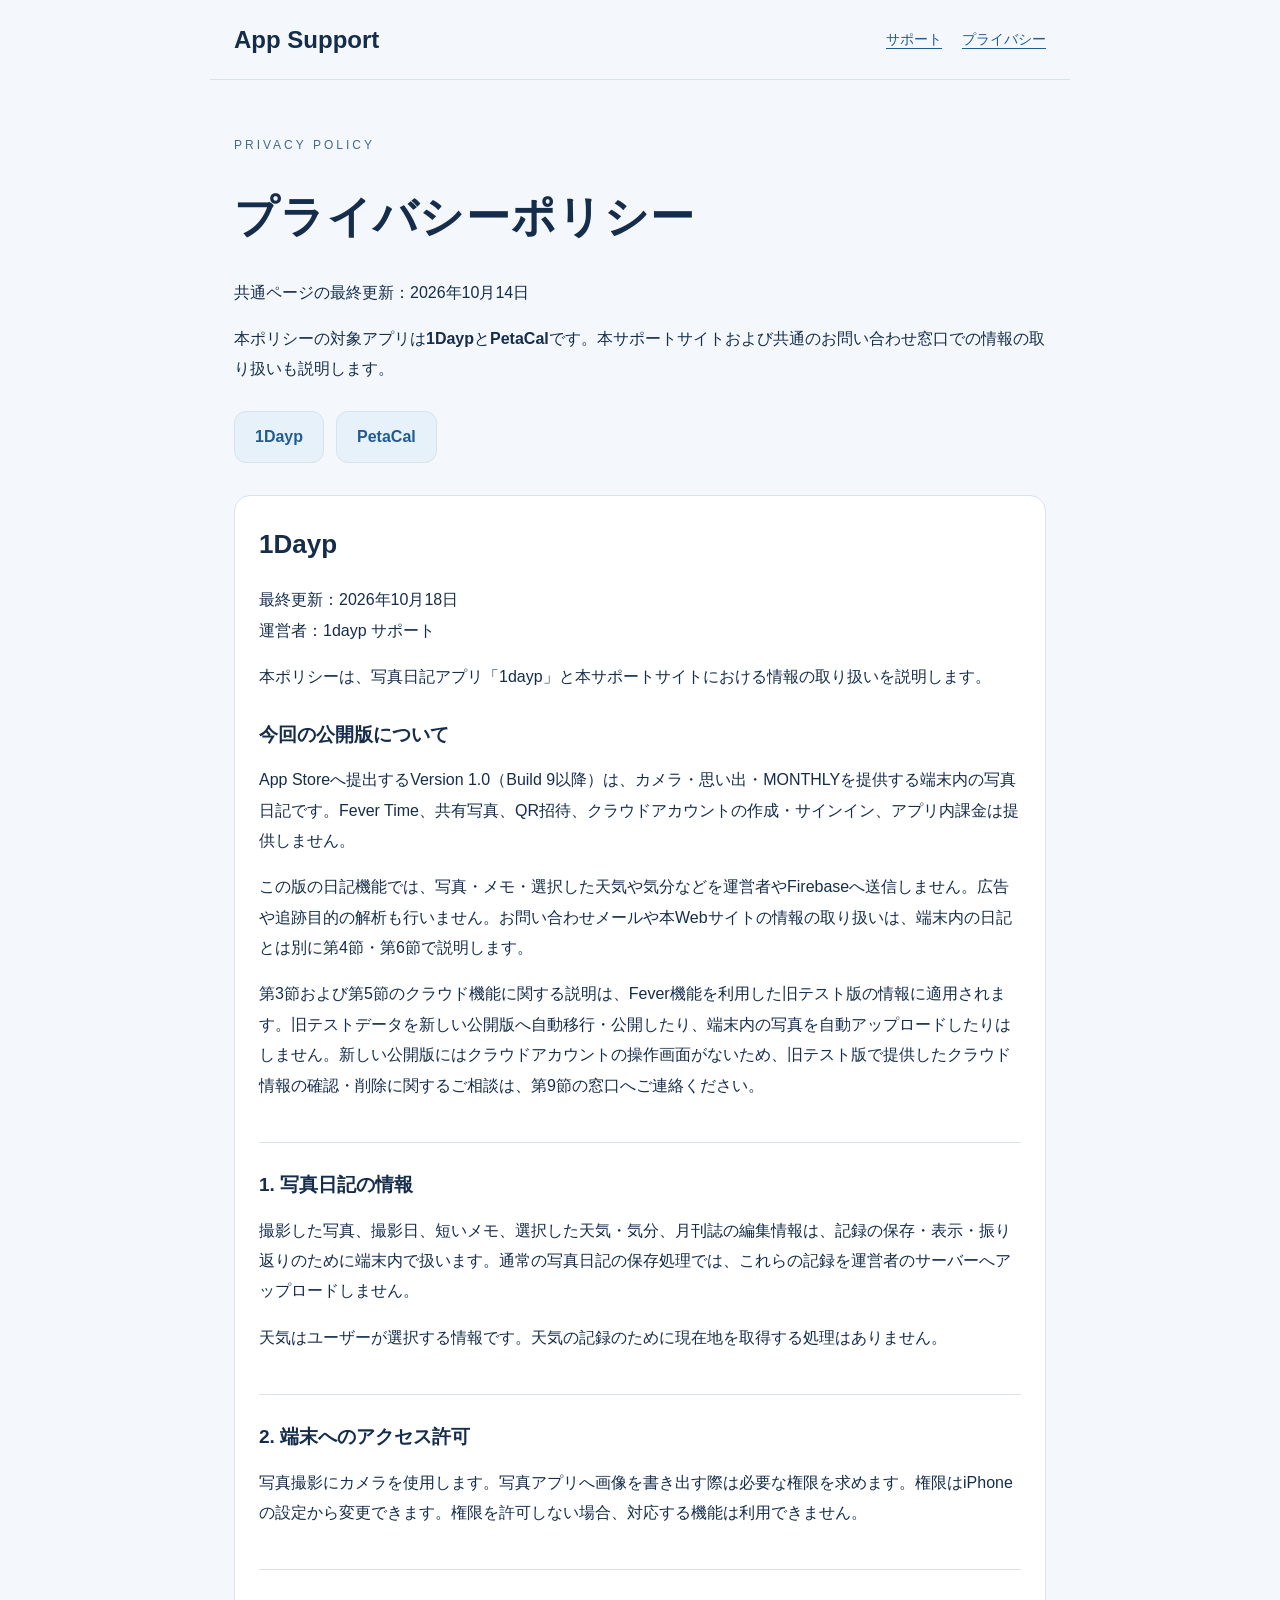
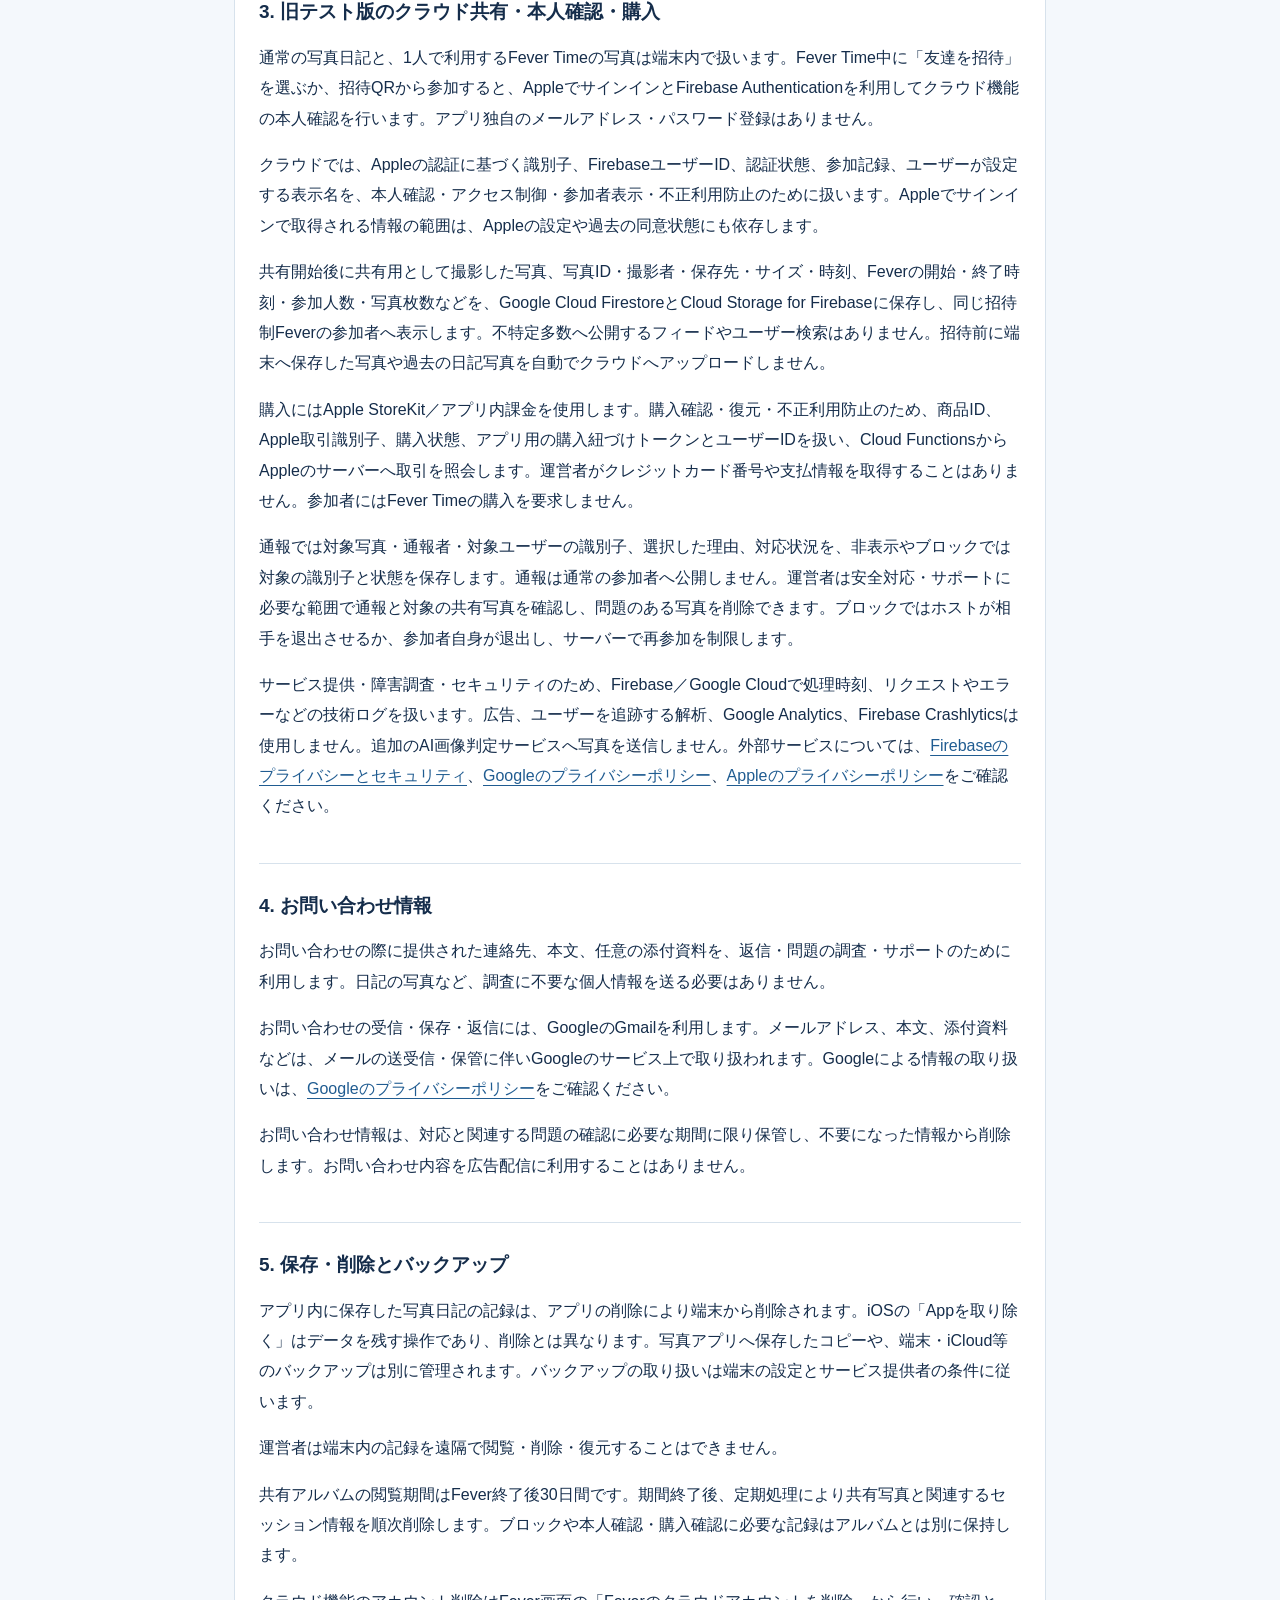
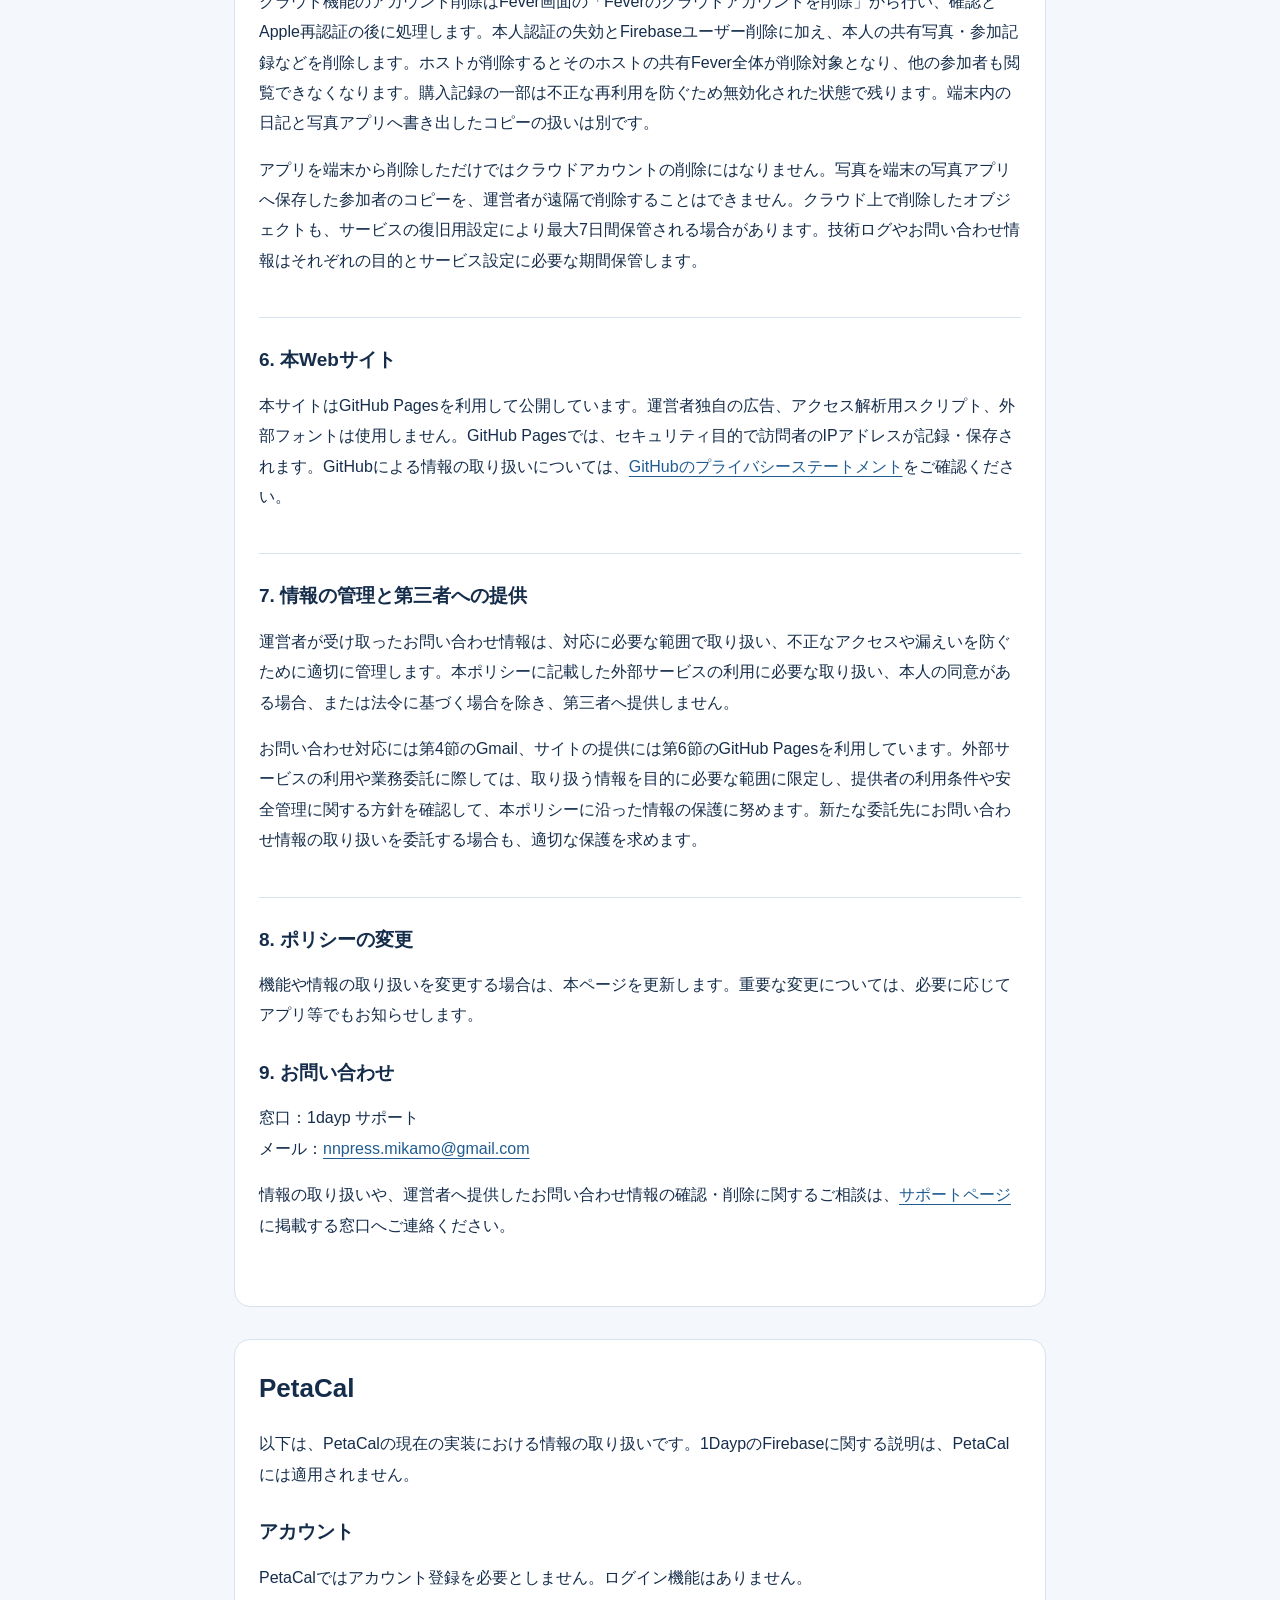
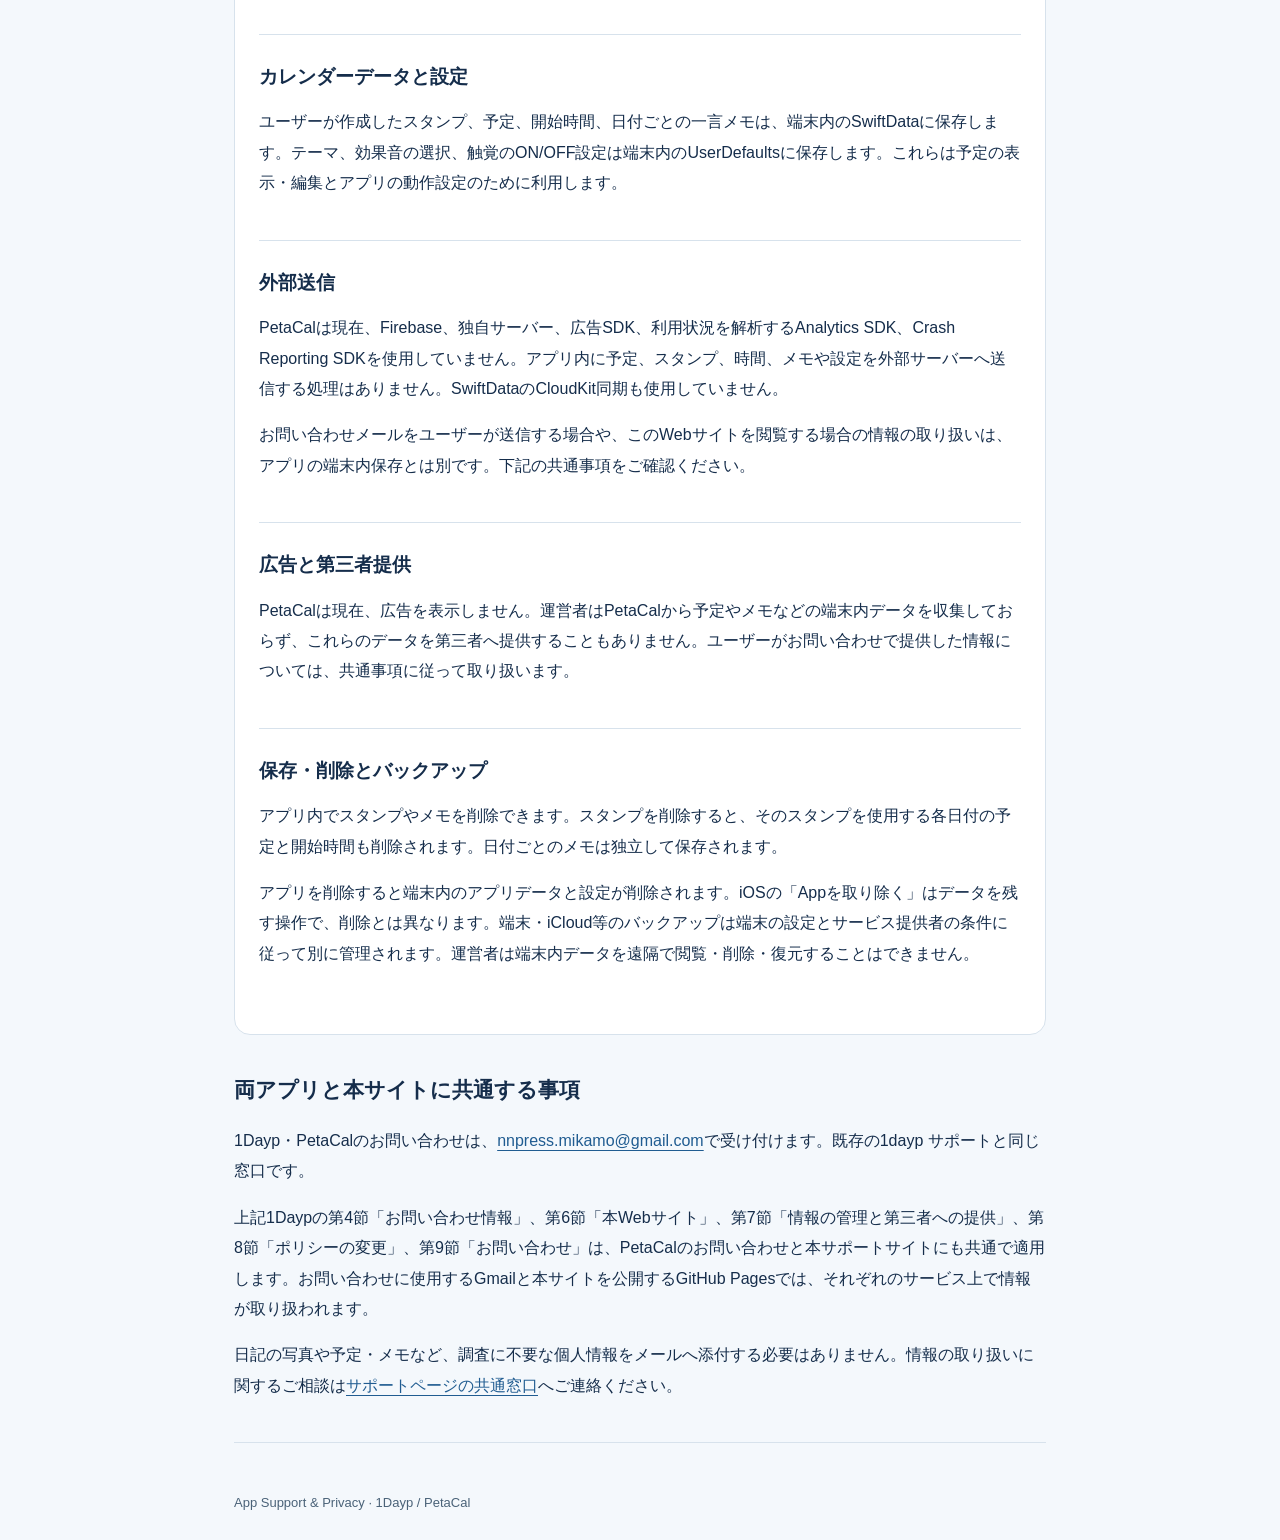
==== commit b5f0afa6: "Clarify local diary release privacy and legacy test data Updated the privacy policy details for the " ====
--- a/privacy.html
+++ b/privacy.html
@@ -11,8 +11,12 @@
 <p>共通ページの最終更新：2026年10月14日</p>
 <p>本ポリシーの対象アプリは<strong>1Dayp</strong>と<strong>PetaCal</strong>です。本サポートサイトおよび共通のお問い合わせ窓口での情報の取り扱いも説明します。</p><nav class="app-list" aria-label="対象アプリ"><a href="#1dayp">1Dayp</a><a href="#petacal">PetaCal</a></nav>
 <article id="1dayp" class="app-section"><h2>1Dayp</h2>
-<p>最終更新：2026年10月17日<br>運営者：1dayp サポート</p>
+<p>最終更新：2026年10月18日<br>運営者：1dayp サポート</p>
 <p>本ポリシーは、写真日記アプリ「1dayp」と本サポートサイトにおける情報の取り扱いを説明します。</p>
+<section aria-label="今回の公開版について"><h3>今回の公開版について</h3>
+<p>App Storeへ提出するVersion 1.0（Build 9以降）は、カメラ・思い出・MONTHLYを提供する端末内の写真日記です。Fever Time、共有写真、QR招待、クラウドアカウントの作成・サインイン、アプリ内課金は提供しません。</p>
+<p>この版の日記機能では、写真・メモ・選択した天気や気分などを運営者やFirebaseへ送信しません。広告や追跡目的の解析も行いません。お問い合わせメールや本Webサイトの情報の取り扱いは、端末内の日記とは別に第4節・第6節で説明します。</p>
+<p>第3節および第5節のクラウド機能に関する説明は、Fever機能を利用した旧テスト版の情報に適用されます。旧テストデータを新しい公開版へ自動移行・公開したり、端末内の写真を自動アップロードしたりはしません。新しい公開版にはクラウドアカウントの操作画面がないため、旧テスト版で提供したクラウド情報の確認・削除に関するご相談は、第9節の窓口へご連絡ください。</p></section>
 <section>
 <h3>1. 写真日記の情報</h3>
 <p>撮影した写真、撮影日、短いメモ、選択した天気・気分、月刊誌の編集情報は、記録の保存・表示・振り返りのために端末内で扱います。通常の写真日記の保存処理では、これらの記録を運営者のサーバーへアップロードしません。</p>
@@ -23,7 +27,7 @@
 <p>写真撮影にカメラを使用します。写真アプリへ画像を書き出す際は必要な権限を求めます。権限はiPhoneの設定から変更できます。権限を許可しない場合、対応する機能は利用できません。</p>
 </section>
 <section>
-<h3>3. 任意のクラウド共有・本人確認・購入</h3>
+<h3>3. 旧テスト版のクラウド共有・本人確認・購入</h3>
 <p>通常の写真日記と、1人で利用するFever Timeの写真は端末内で扱います。Fever Time中に「友達を招待」を選ぶか、招待QRから参加すると、AppleでサインインとFirebase Authenticationを利用してクラウド機能の本人確認を行います。アプリ独自のメールアドレス・パスワード登録はありません。</p>
 <p>クラウドでは、Appleの認証に基づく識別子、FirebaseユーザーID、認証状態、参加記録、ユーザーが設定する表示名を、本人確認・アクセス制御・参加者表示・不正利用防止のために扱います。Appleでサインインで取得される情報の範囲は、Appleの設定や過去の同意状態にも依存します。</p>
 <p>共有開始後に共有用として撮影した写真、写真ID・撮影者・保存先・サイズ・時刻、Feverの開始・終了時刻・参加人数・写真枚数などを、Google Cloud FirestoreとCloud Storage for Firebaseに保存し、同じ招待制Feverの参加者へ表示します。不特定多数へ公開するフィードやユーザー検索はありません。招待前に端末へ保存した写真や過去の日記写真を自動でクラウドへアップロードしません。</p>
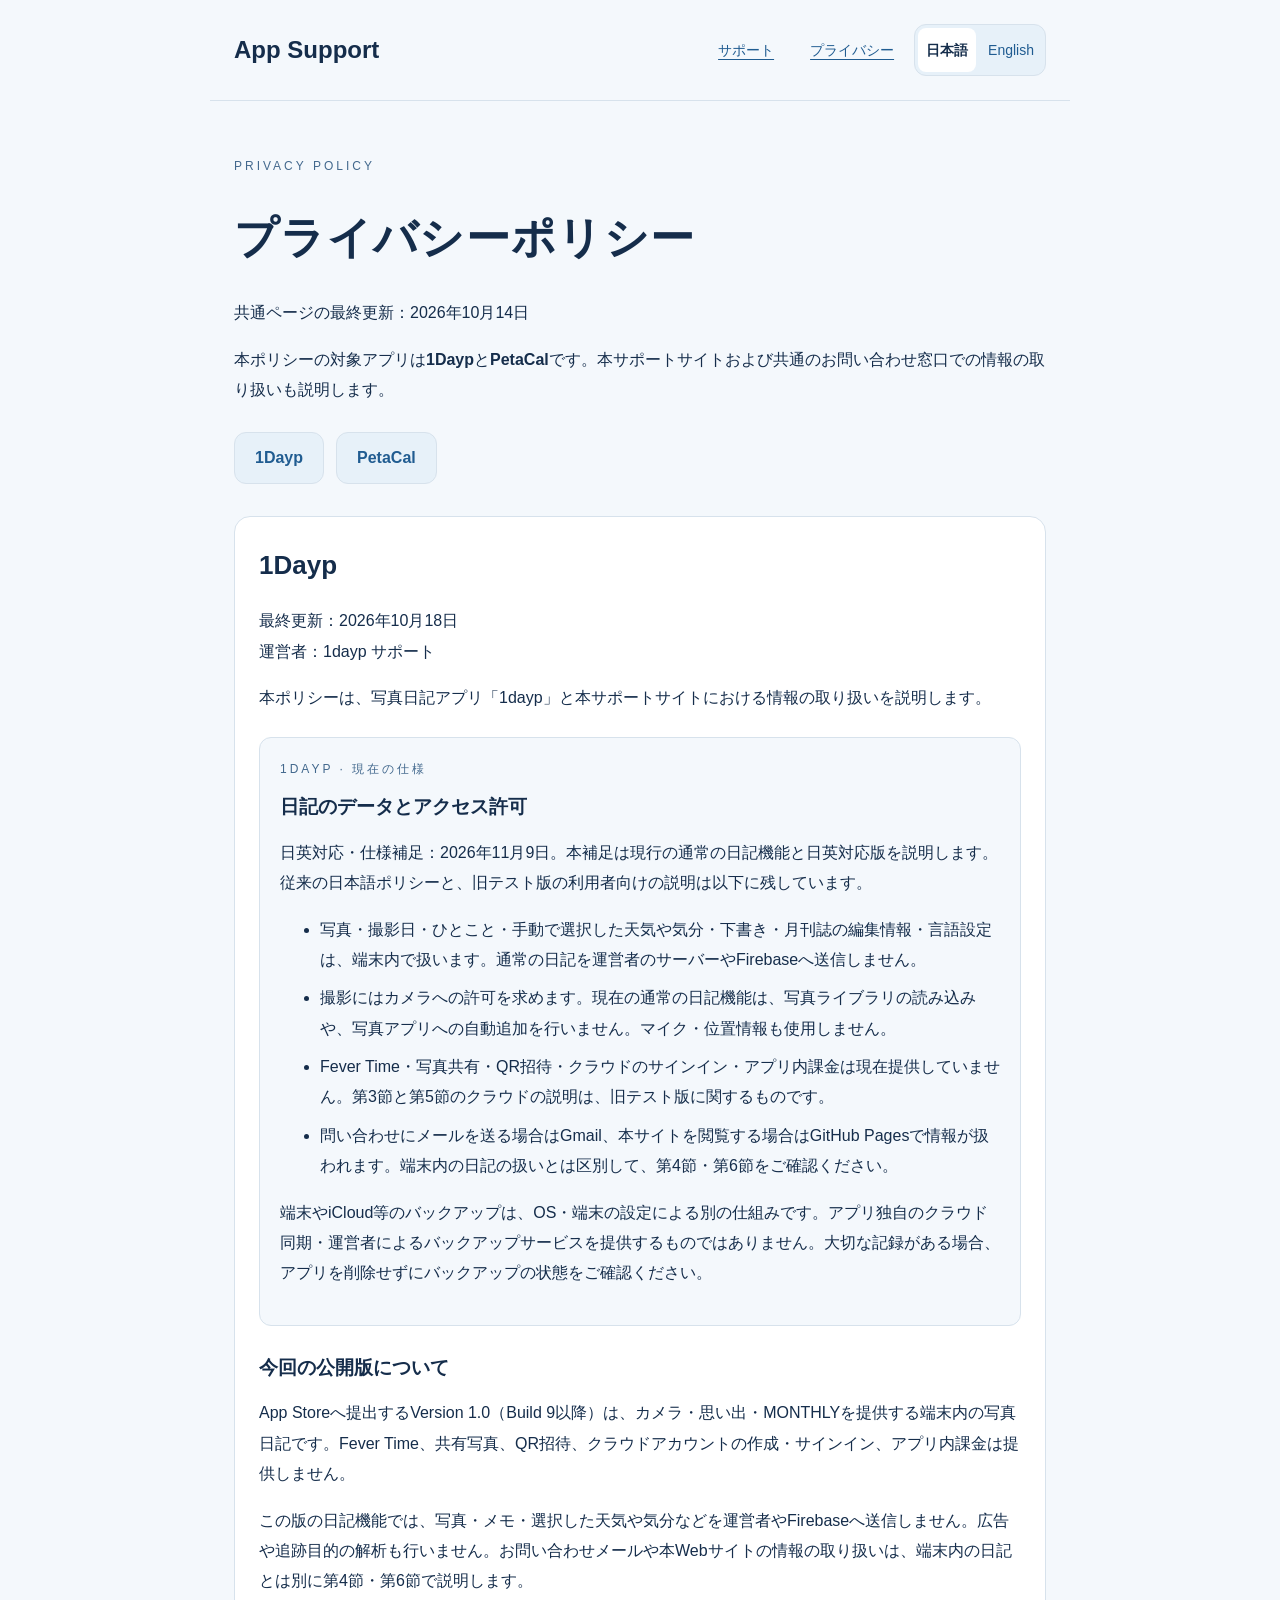
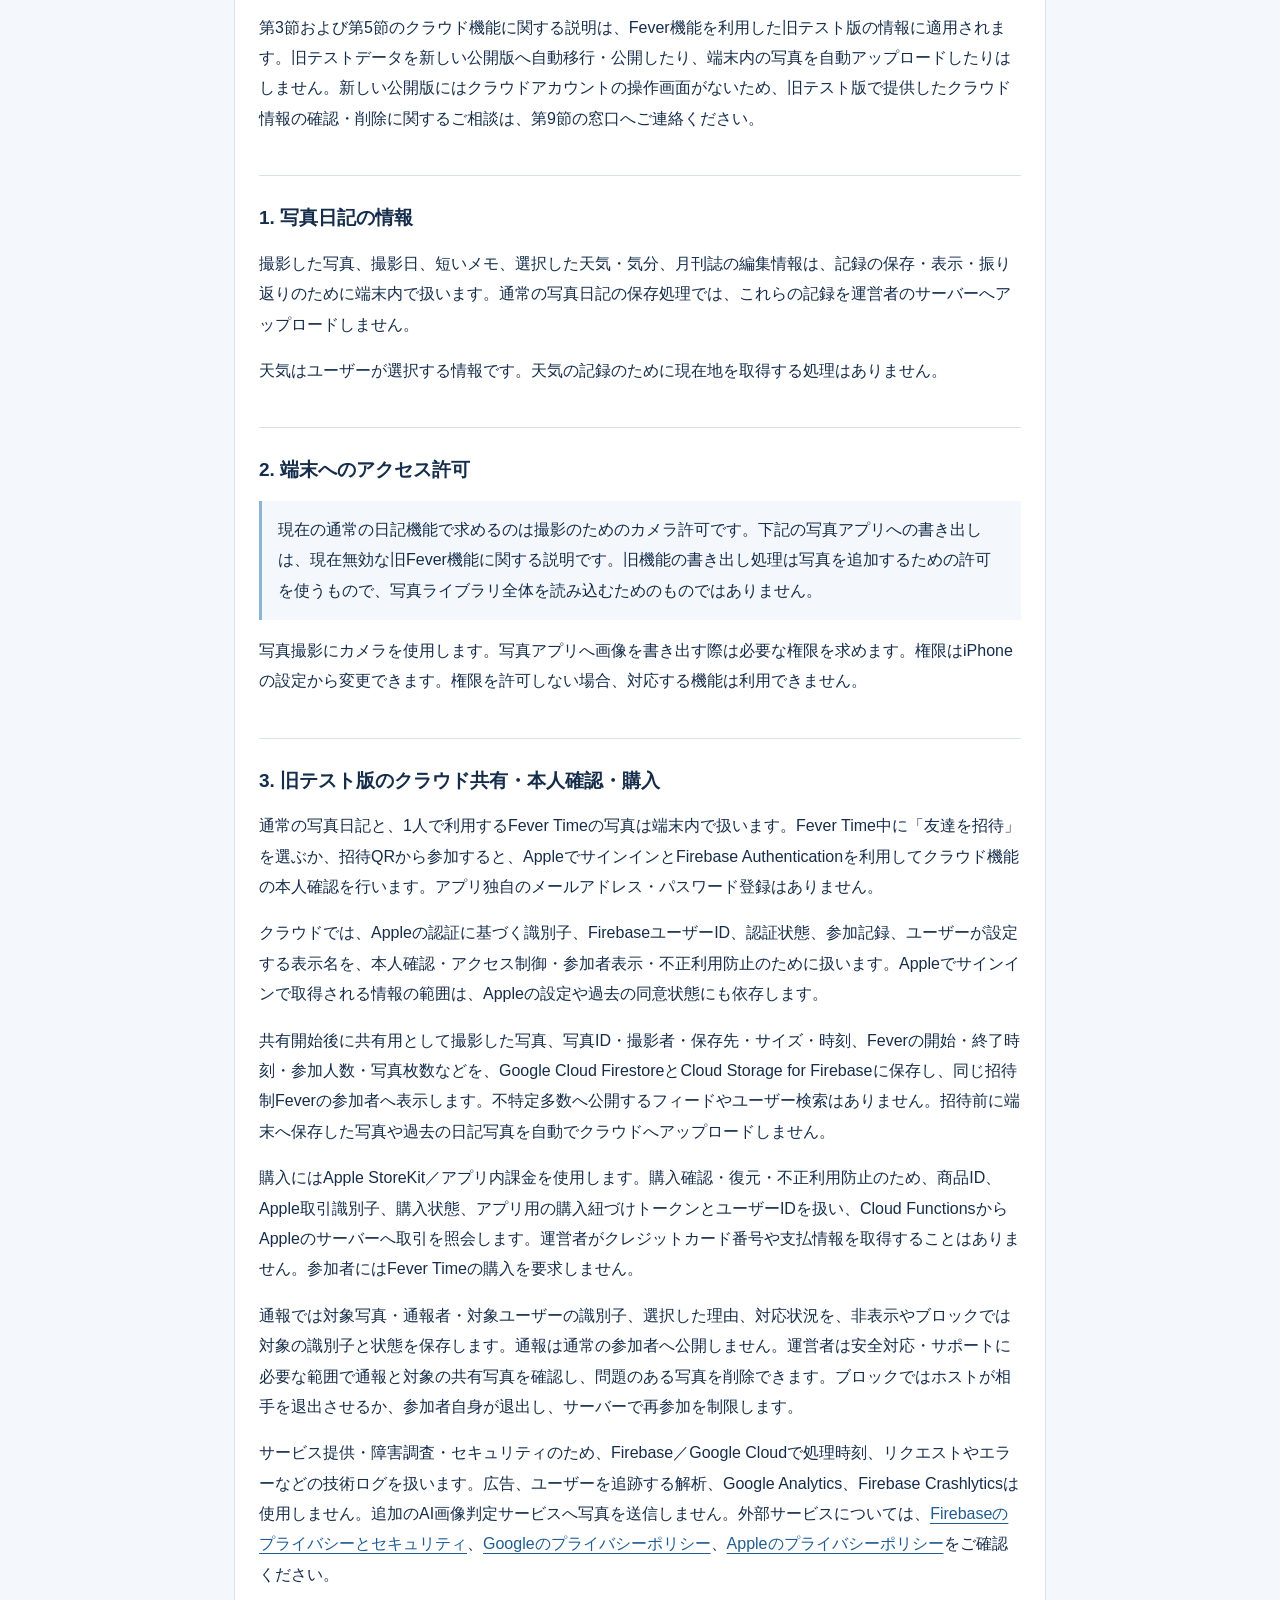
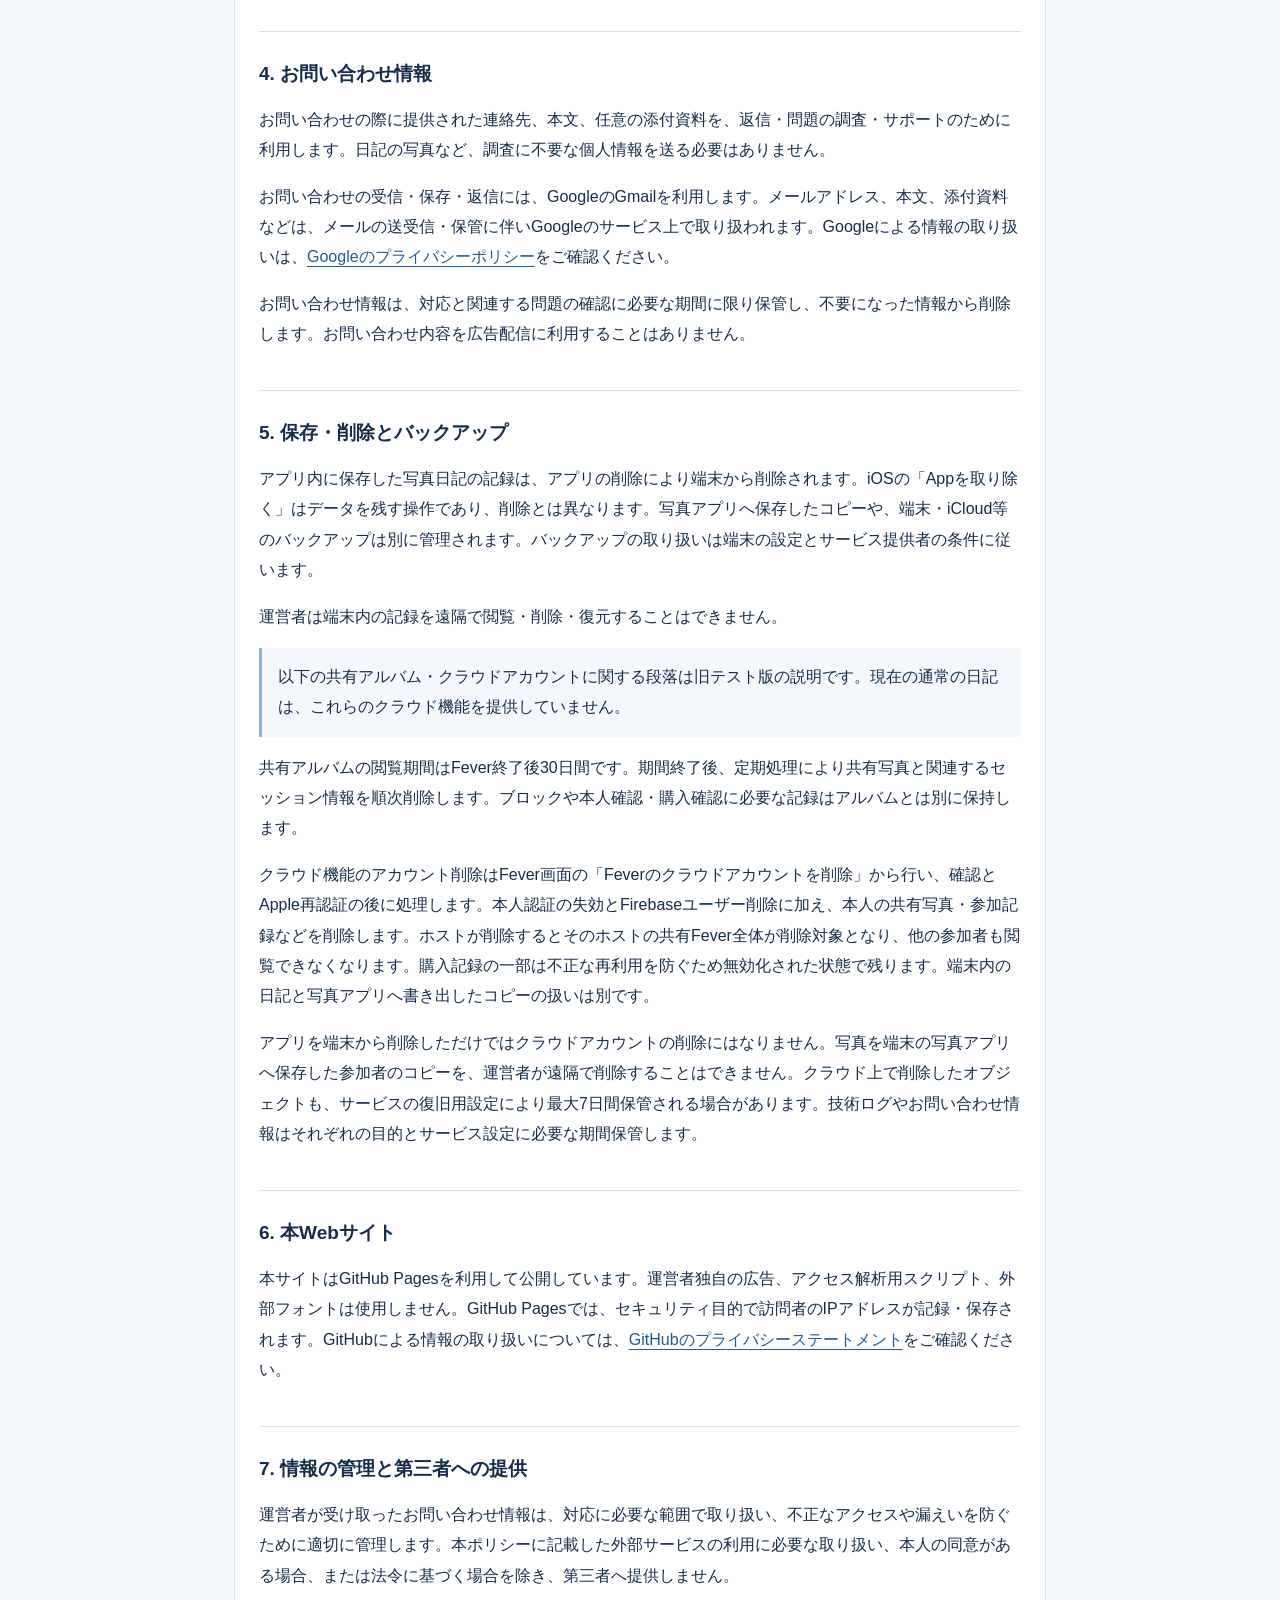
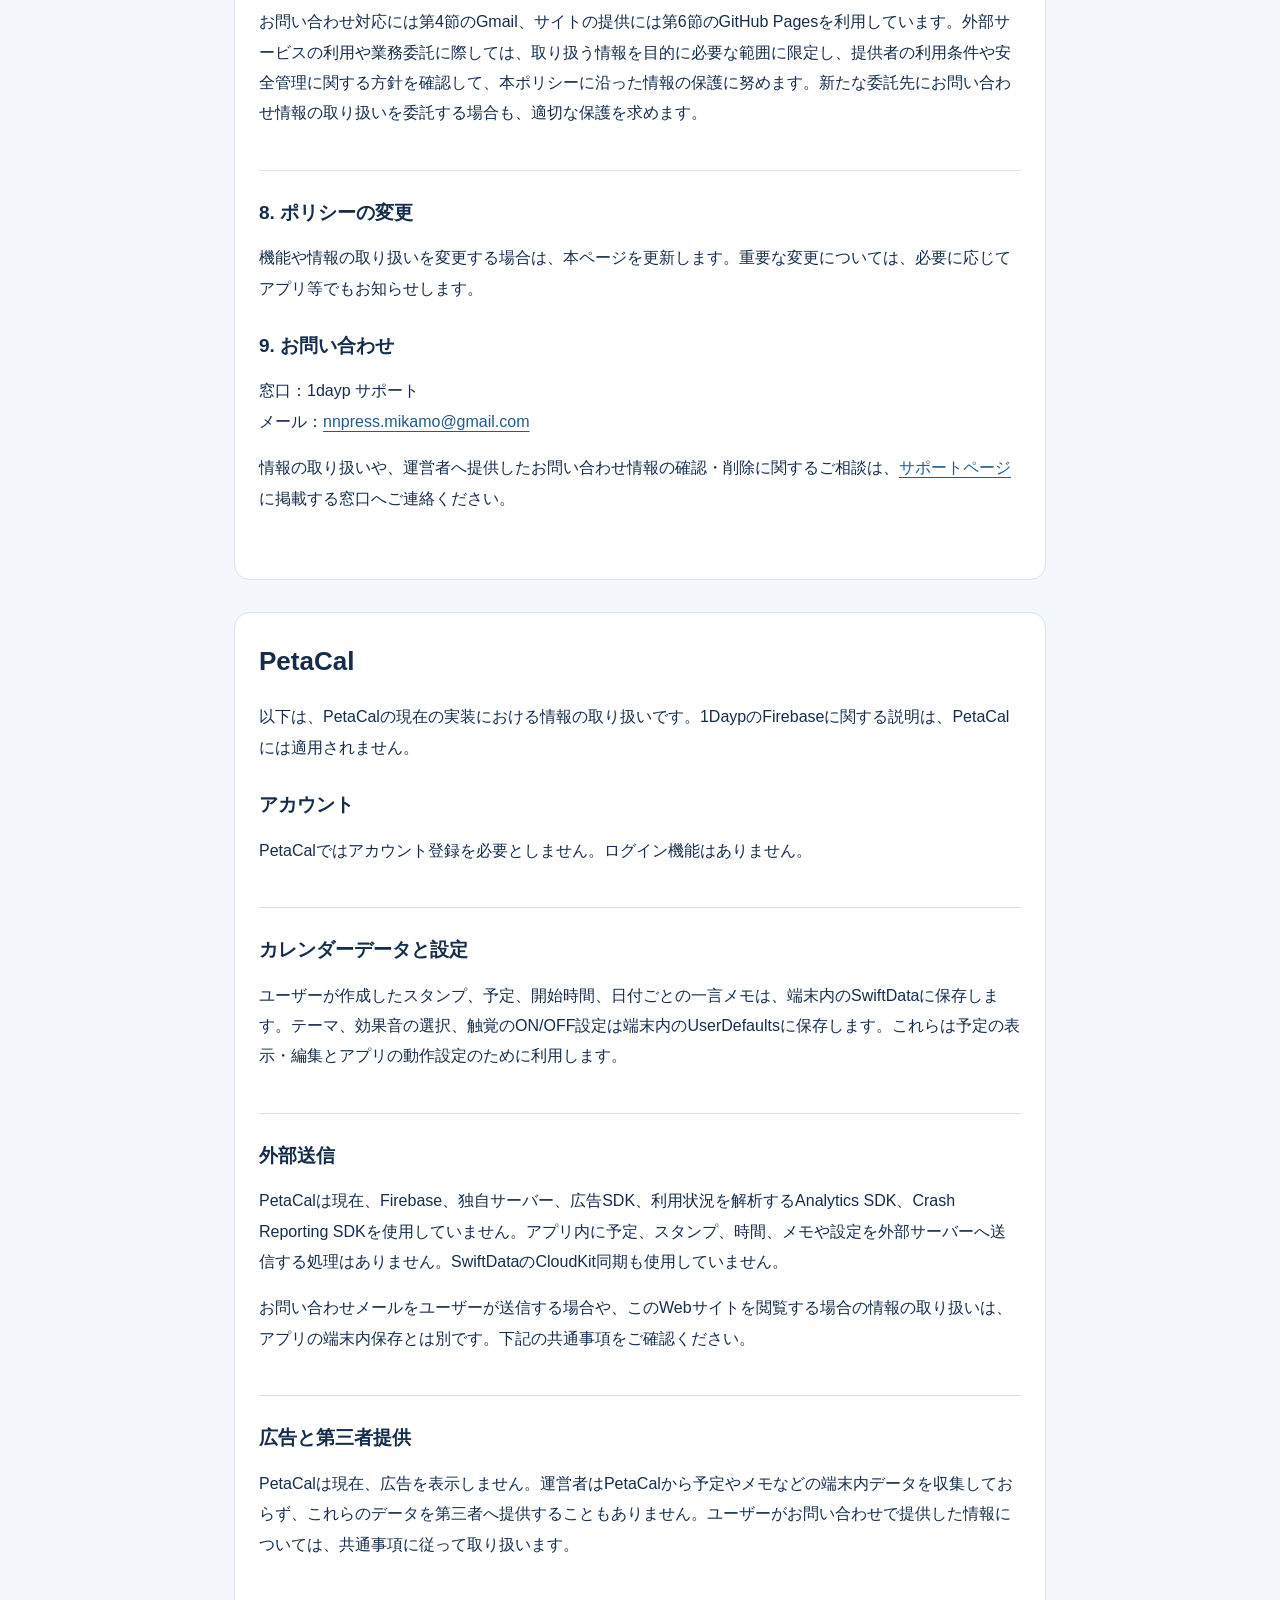
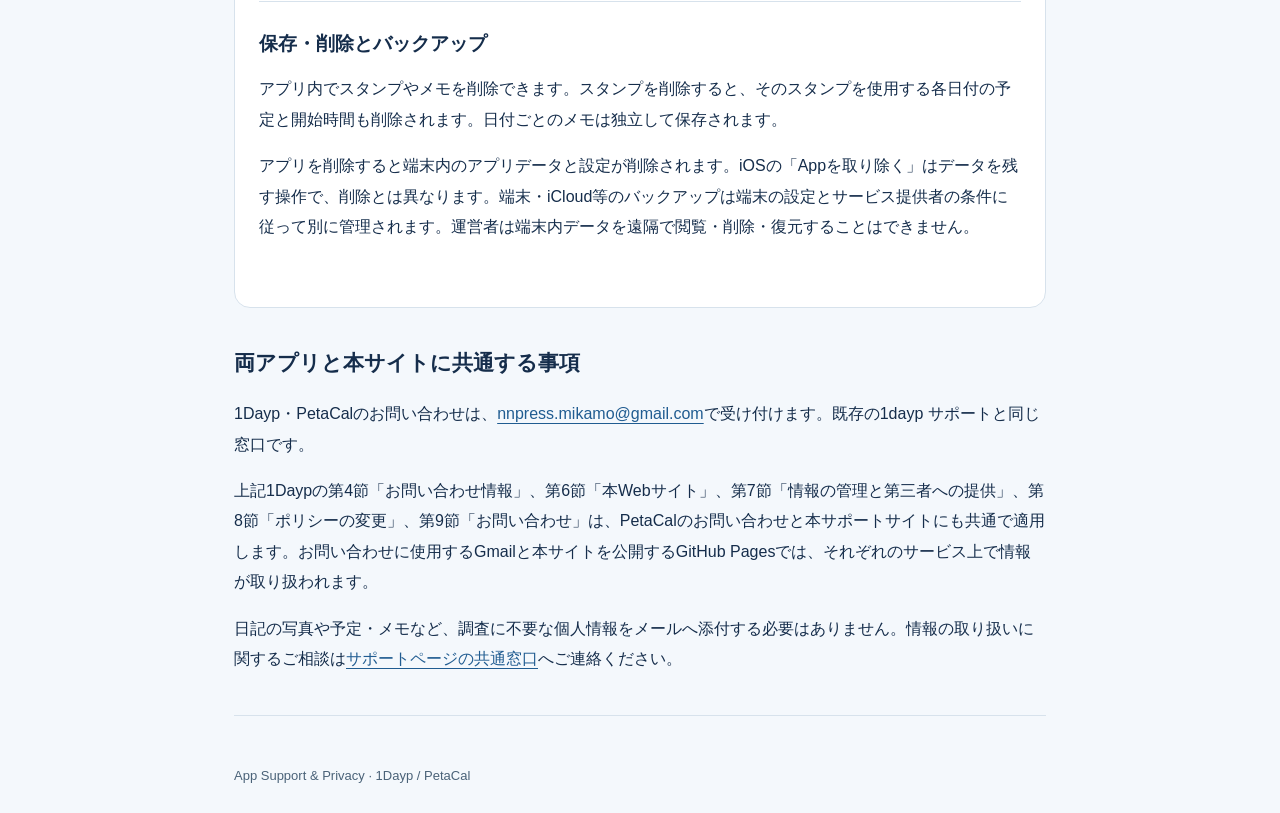
==== commit 6d5df90f: "Publish approved bilingual support navigation and privacy clarifications" ====
--- a/privacy.html
+++ b/privacy.html
@@ -1,11 +1,18 @@
 <!doctype html><html lang="ja">
-<head><meta charset="utf-8"><meta name="viewport" content="width=device-width,initial-scale=1"><title>プライバシーポリシー | アプリサポート</title><link rel="stylesheet" href="style.css">
-</head>
-<body>
+<head><meta charset="utf-8"><meta name="viewport" content="width=device-width,initial-scale=1">
+<title>プライバシーポリシー | アプリサポート</title><link rel="stylesheet" href="style.css">
+<link rel="alternate" hreflang="ja" href="privacy.html"><link rel="alternate" hreflang="en" href="en/privacy.html">
+<script src="language.js" defer></script></head>
+<body><a class="skip-link" href="#main">本文へ移動</a>
 <header><a class="brand" href="index.html">App Support</a>
-<nav aria-label="サイト案内"><a href="index.html">サポート</a><a href="privacy.html">プライバシー</a></nav>
+<div class="header-controls">
+<nav class="site-navigation" aria-label="サイト案内"><a href="index.html">サポート</a><a href="privacy.html">プライバシー</a></nav>
+<nav class="language-switch" aria-label="表示言語">
+<a href="privacy.html" lang="ja" hreflang="ja" data-language-link aria-current="page">日本語</a>
+<a href="en/privacy.html" lang="en" hreflang="en" data-language-link>English</a>
+</nav></div>
 </header>
-<main>
+<main id="main">
 <p class="eyebrow">PRIVACY POLICY</p>
 <h1>プライバシーポリシー</h1>
 <p>共通ページの最終更新：2026年10月14日</p>
@@ -13,6 +20,18 @@
 <article id="1dayp" class="app-section"><h2>1Dayp</h2>
 <p>最終更新：2026年10月18日<br>運営者：1dayp サポート</p>
 <p>本ポリシーは、写真日記アプリ「1dayp」と本サポートサイトにおける情報の取り扱いを説明します。</p>
+<section id="current-spec" class="spec-summary" aria-labelledby="current-spec-title">
+<p class="eyebrow">1DAYP · 現在の仕様</p>
+<h3 id="current-spec-title">日記のデータとアクセス許可</h3>
+<p>日英対応・仕様補足：2026年11月9日。本補足は現行の通常の日記機能と日英対応版を説明します。従来の日本語ポリシーと、旧テスト版の利用者向けの説明は以下に残しています。</p>
+<ul>
+<li>写真・撮影日・ひとこと・手動で選択した天気や気分・下書き・月刊誌の編集情報・言語設定は、端末内で扱います。通常の日記を運営者のサーバーやFirebaseへ送信しません。</li>
+<li>撮影にはカメラへの許可を求めます。現在の通常の日記機能は、写真ライブラリの読み込みや、写真アプリへの自動追加を行いません。マイク・位置情報も使用しません。</li>
+<li>Fever Time・写真共有・QR招待・クラウドのサインイン・アプリ内課金は現在提供していません。第3節と第5節のクラウドの説明は、旧テスト版に関するものです。</li>
+<li>問い合わせにメールを送る場合はGmail、本サイトを閲覧する場合はGitHub Pagesで情報が扱われます。端末内の日記の扱いとは区別して、第4節・第6節をご確認ください。</li>
+</ul>
+<p>端末やiCloud等のバックアップは、OS・端末の設定による別の仕組みです。アプリ独自のクラウド同期・運営者によるバックアップサービスを提供するものではありません。大切な記録がある場合、アプリを削除せずにバックアップの状態をご確認ください。</p>
+</section>
 <section aria-label="今回の公開版について"><h3>今回の公開版について</h3>
 <p>App Storeへ提出するVersion 1.0（Build 9以降）は、カメラ・思い出・MONTHLYを提供する端末内の写真日記です。Fever Time、共有写真、QR招待、クラウドアカウントの作成・サインイン、アプリ内課金は提供しません。</p>
 <p>この版の日記機能では、写真・メモ・選択した天気や気分などを運営者やFirebaseへ送信しません。広告や追跡目的の解析も行いません。お問い合わせメールや本Webサイトの情報の取り扱いは、端末内の日記とは別に第4節・第6節で説明します。</p>
@@ -24,6 +43,7 @@
 </section>
 <section>
 <h3>2. 端末へのアクセス許可</h3>
+<p class="scope-note">現在の通常の日記機能で求めるのは撮影のためのカメラ許可です。下記の写真アプリへの書き出しは、現在無効な旧Fever機能に関する説明です。旧機能の書き出し処理は写真を追加するための許可を使うもので、写真ライブラリ全体を読み込むためのものではありません。</p>
 <p>写真撮影にカメラを使用します。写真アプリへ画像を書き出す際は必要な権限を求めます。権限はiPhoneの設定から変更できます。権限を許可しない場合、対応する機能は利用できません。</p>
 </section>
 <section>
@@ -45,6 +65,7 @@
 <h3>5. 保存・削除とバックアップ</h3>
 <p>アプリ内に保存した写真日記の記録は、アプリの削除により端末から削除されます。iOSの「Appを取り除く」はデータを残す操作であり、削除とは異なります。写真アプリへ保存したコピーや、端末・iCloud等のバックアップは別に管理されます。バックアップの取り扱いは端末の設定とサービス提供者の条件に従います。</p>
 <p>運営者は端末内の記録を遠隔で閲覧・削除・復元することはできません。</p>
+<p class="scope-note">以下の共有アルバム・クラウドアカウントに関する段落は旧テスト版の説明です。現在の通常の日記は、これらのクラウド機能を提供していません。</p>
 <p>共有アルバムの閲覧期間はFever終了後30日間です。期間終了後、定期処理により共有写真と関連するセッション情報を順次削除します。ブロックや本人確認・購入確認に必要な記録はアルバムとは別に保持します。</p>
 <p>クラウド機能のアカウント削除はFever画面の「Feverのクラウドアカウントを削除」から行い、確認とApple再認証の後に処理します。本人認証の失効とFirebaseユーザー削除に加え、本人の共有写真・参加記録などを削除します。ホストが削除するとそのホストの共有Fever全体が削除対象となり、他の参加者も閲覧できなくなります。購入記録の一部は不正な再利用を防ぐため無効化された状態で残ります。端末内の日記と写真アプリへ書き出したコピーの扱いは別です。</p>
 <p>アプリを端末から削除しただけではクラウドアカウントの削除にはなりません。写真を端末の写真アプリへ保存した参加者のコピーを、運営者が遠隔で削除することはできません。クラウド上で削除したオブジェクトも、サービスの復旧用設定により最大7日間保管される場合があります。技術ログやお問い合わせ情報はそれぞれの目的とサービス設定に必要な期間保管します。</p>
@@ -88,5 +109,4 @@
 </section>
 </main>
 <footer>App Support &amp; Privacy · 1Dayp / PetaCal</footer>
-</body>
-</html>
+</body></html>
--- a/style.css
+++ b/style.css
@@ -10,3 +10,19 @@
 .faq dt{font-weight:600;margin:24px 0 8px}.faq dd{margin:0 0 20px;overflow-wrap:anywhere}
 .contact{border-radius:12px}nav a{overflow-wrap:anywhere}
 @media(max-width:480px){header{gap:12px}.brand{font-size:22px}.app-section{padding:18px;margin:24px 0}.lead{font-size:17px}nav{flex-wrap:wrap}}
+
+/* Bilingual navigation: preserve the existing palette, type and content width. */
+.header-controls{display:flex;align-items:center;flex-wrap:wrap;gap:12px}
+.header-controls nav{align-items:center;flex-wrap:wrap}
+.header-controls a{display:inline-flex;align-items:center;justify-content:center;min-height:44px;padding:4px 8px}
+.language-switch{gap:4px;padding:3px;border:1px solid #d7e2ec;border-radius:12px;background:#e7f1f9}
+.language-switch a{text-decoration:none;border-radius:8px}
+.language-switch a[aria-current="page"]{background:#fff;color:#152d4b;font-weight:600}
+.spec-summary{background:#f4f8fc;border:1px solid #d7e2ec;border-radius:12px;padding:20px;margin:24px 0}
+.spec-summary .eyebrow{margin-top:0}.spec-summary h3{margin-top:6px}
+.scope-note{padding:14px 16px;border-left:3px solid #8db4d3;background:#f4f8fc}
+.skip-link{position:absolute;top:8px;left:16px;padding:8px 16px;background:#fff;z-index:5;transform:translateY(-160%)}
+.skip-link:focus{transform:translateY(0)}
+h1,h2,h3,li,dd,a{overflow-wrap:anywhere}
+[id]{scroll-margin-top:24px}
+@media(max-width:600px){.header-controls{width:100%;gap:8px;justify-content:space-between}.site-navigation{gap:8px}.language-switch{font-size:14px}.spec-summary{padding:16px}.app-section{min-width:0}}
